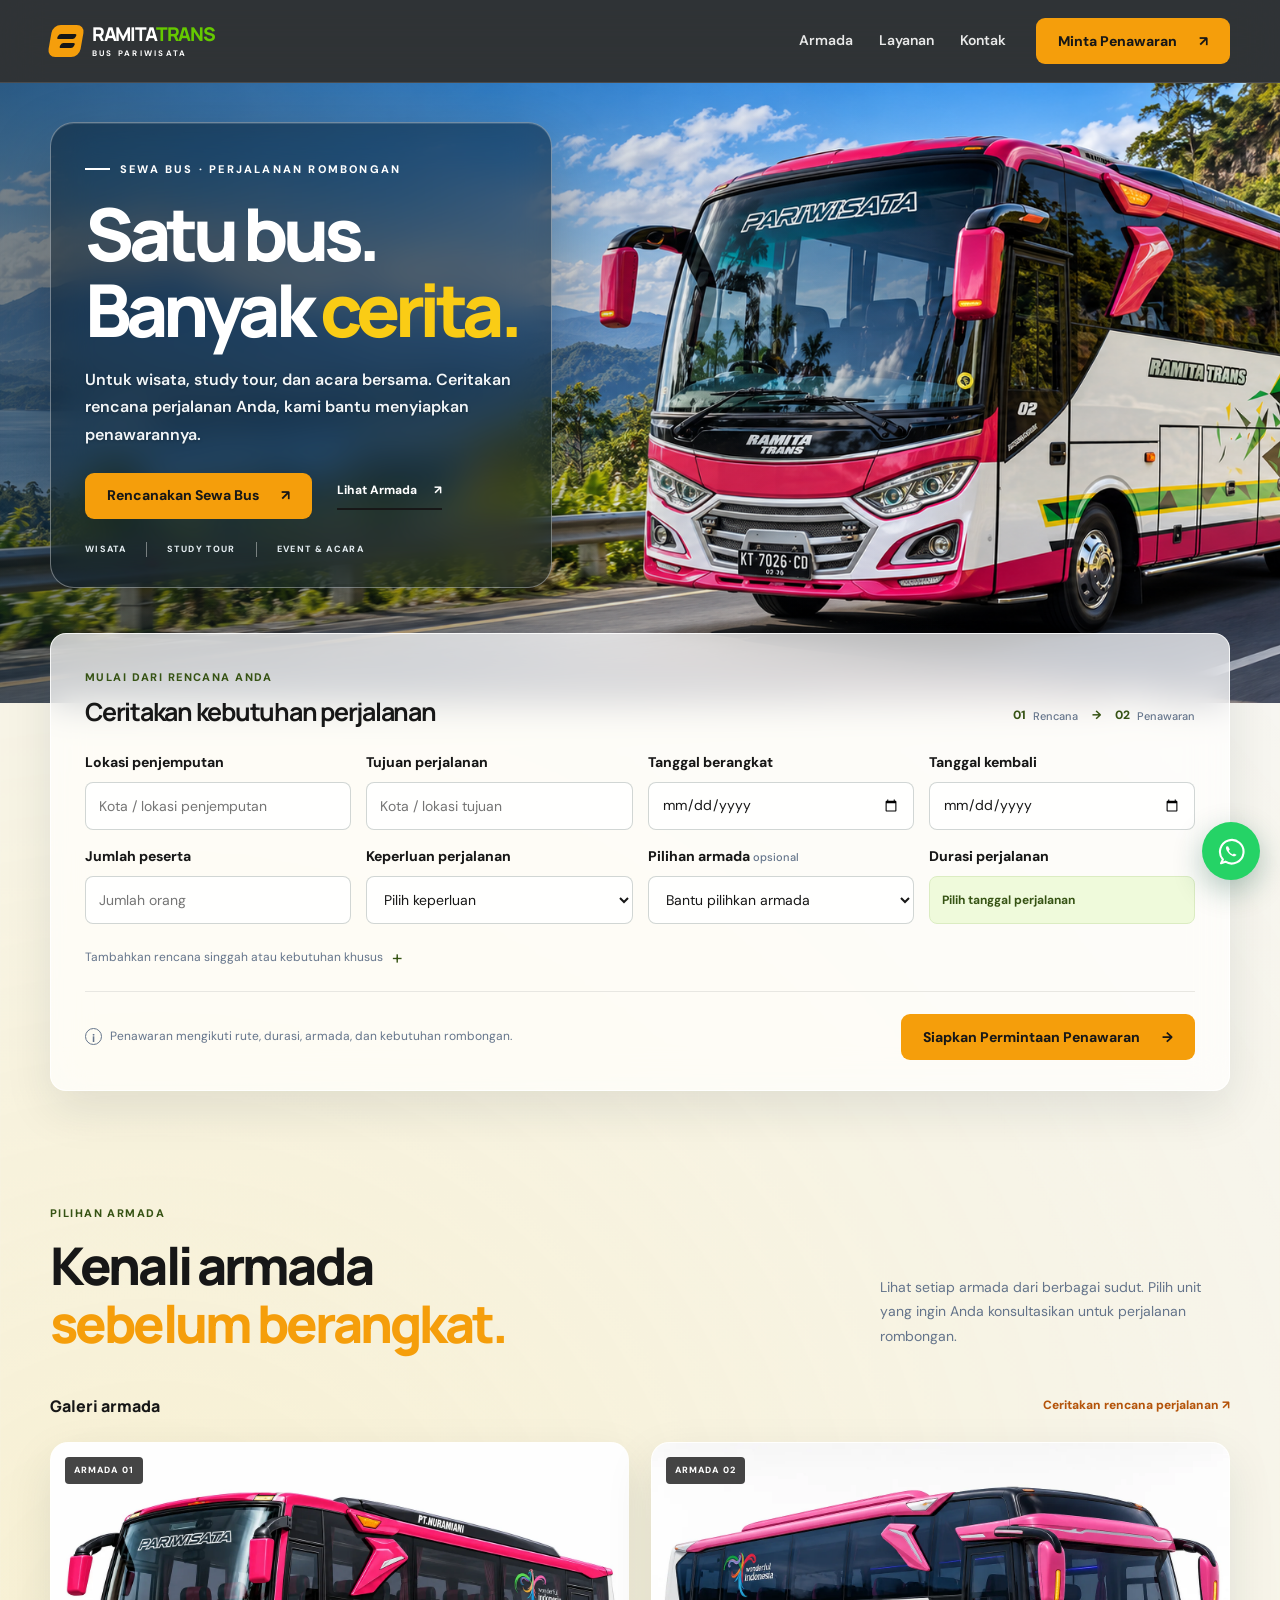
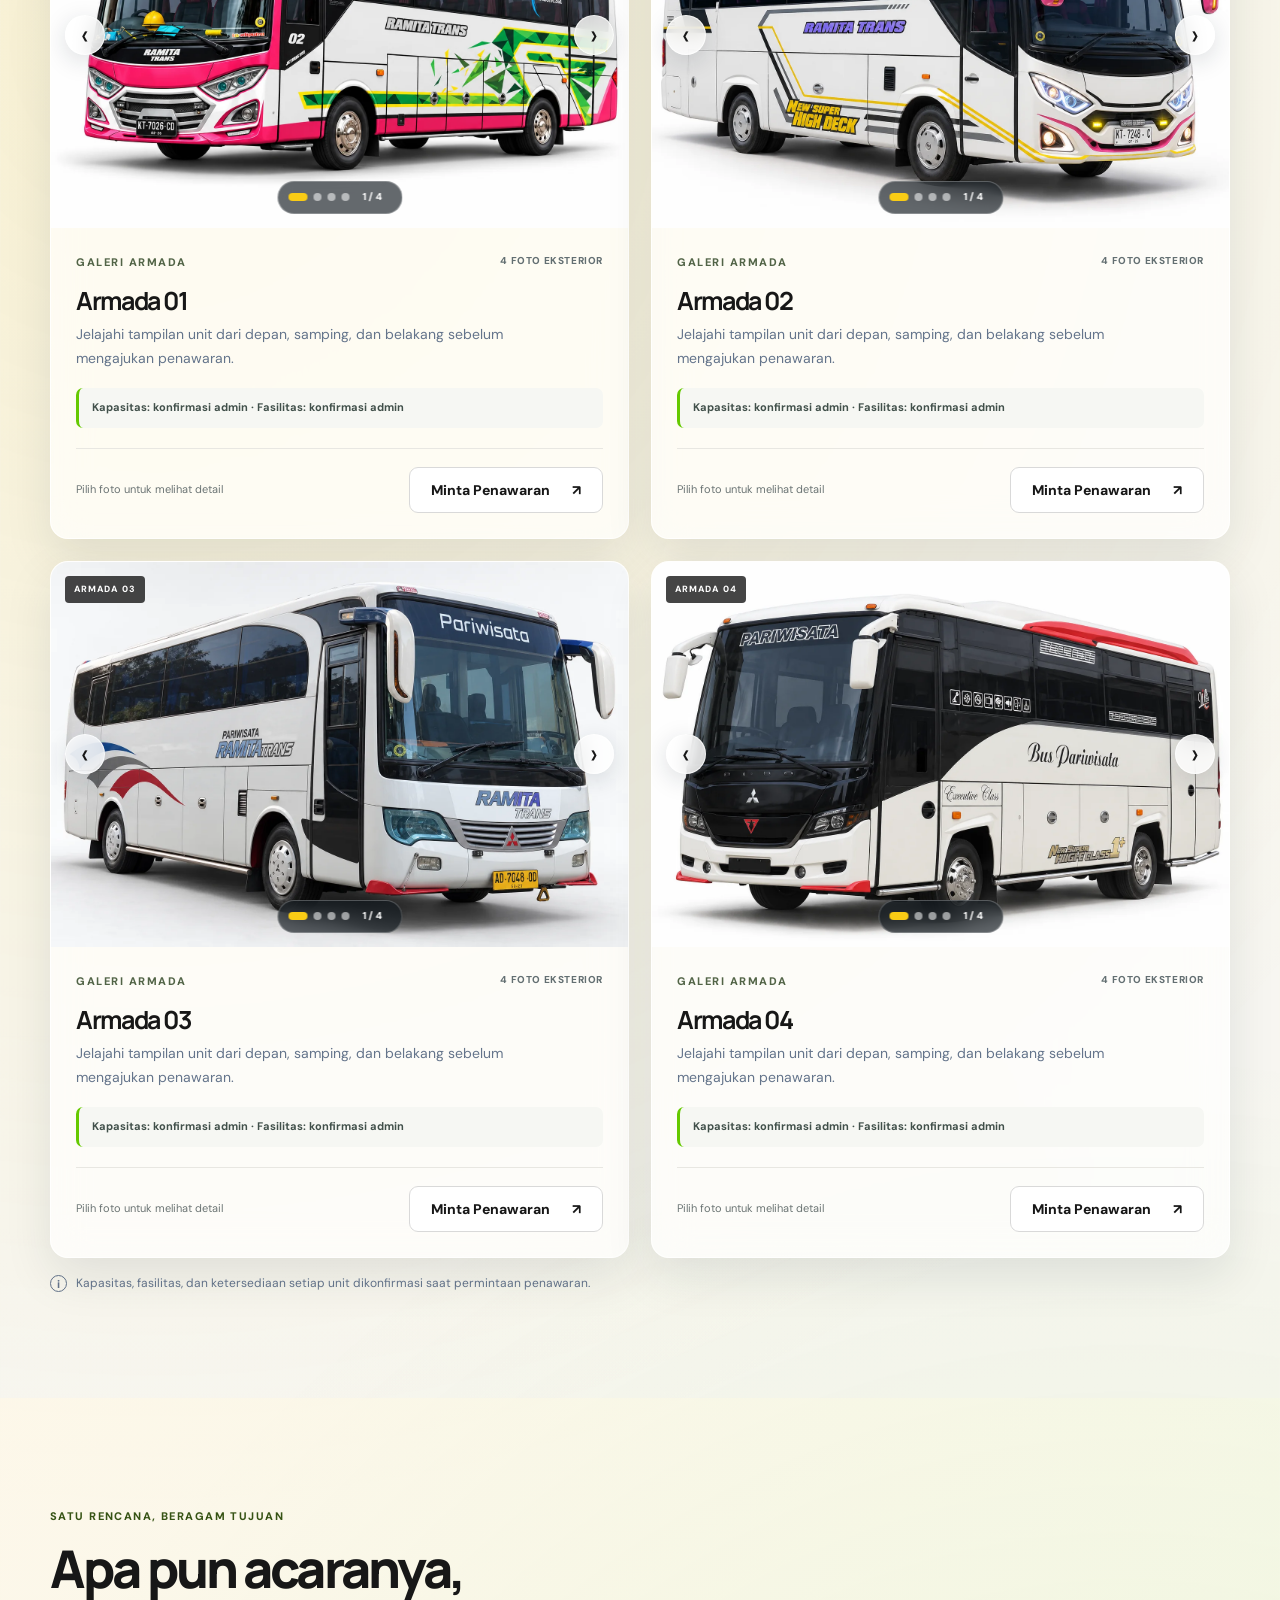
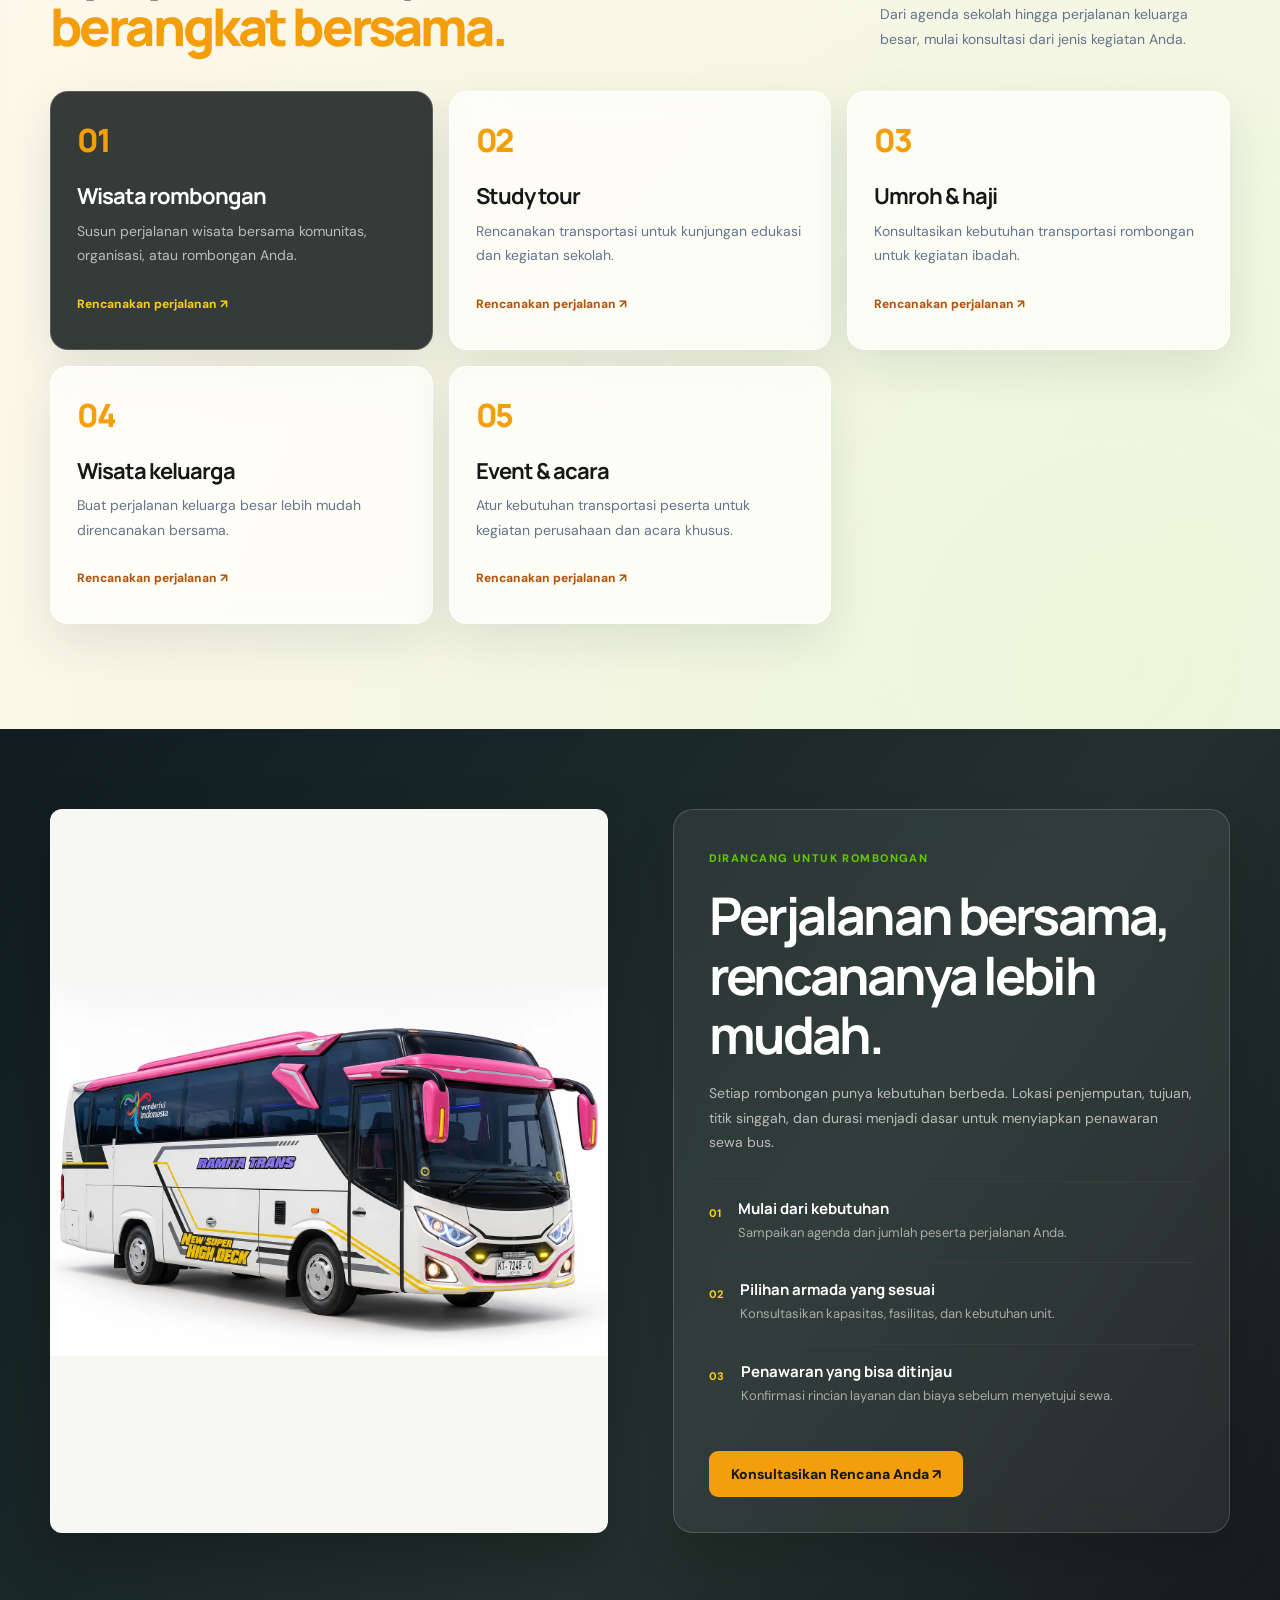
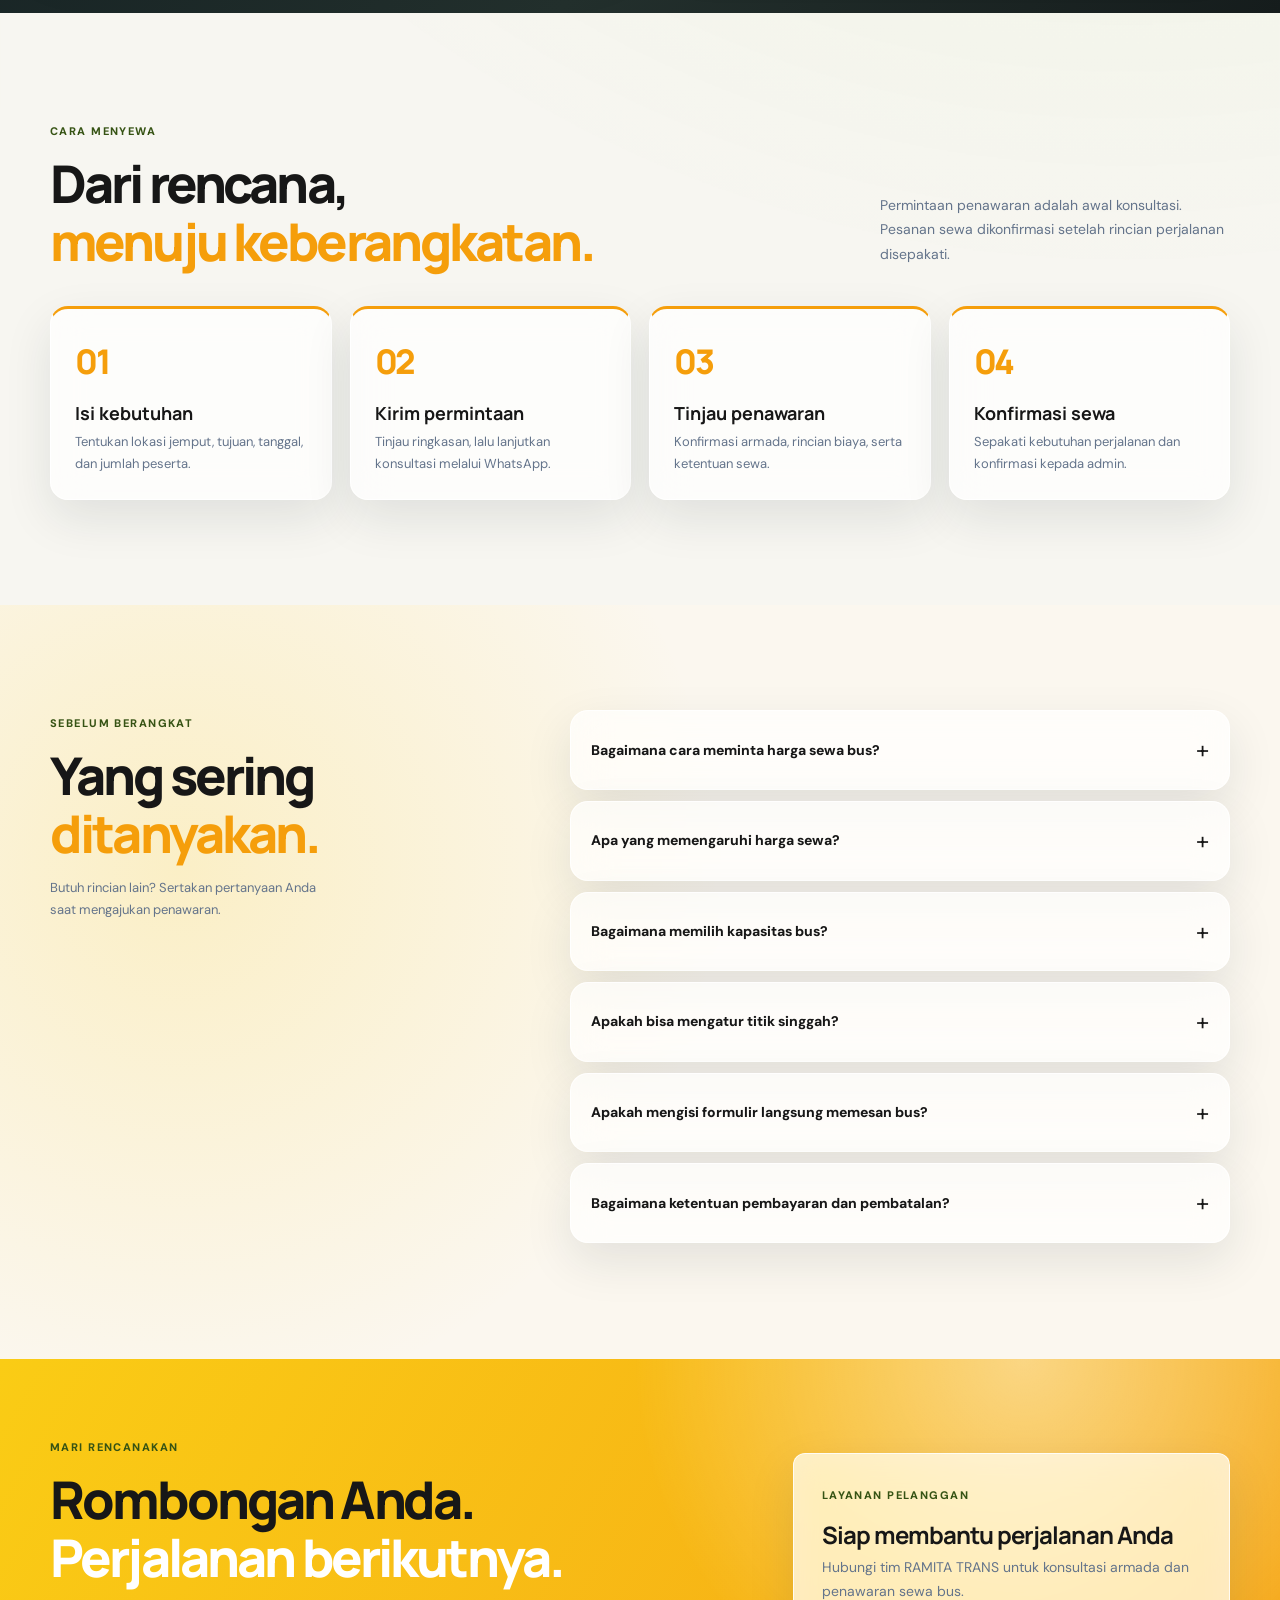
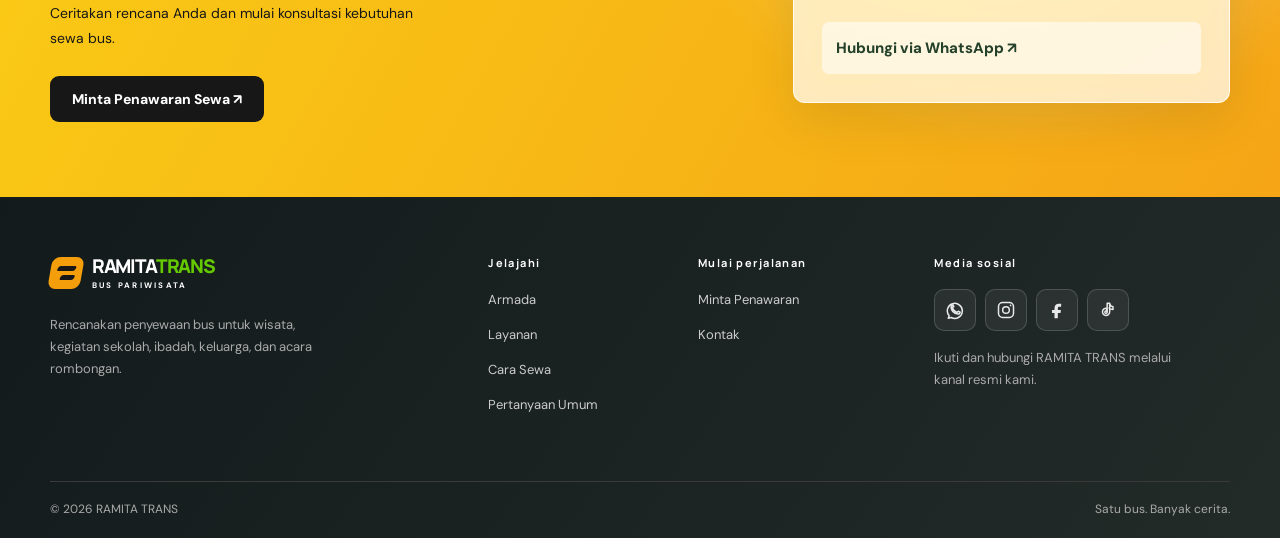
==== index.html @ 3fd4864c "feat: launch RAMITA TRANS rental website" ====
<!doctype html>
<html lang="id">
<head>
  <meta charset="utf-8"><meta name="viewport" content="width=device-width, initial-scale=1"><meta name="theme-color" content="#171717">
  <meta name="description" content="Sewa bus RAMITA TRANS untuk wisata, study tour, kegiatan ibadah, keluarga, dan acara rombongan. Lihat armada dan ajukan penawaran perjalanan.">
  <title>RAMITA TRANS — Sewa bus untuk setiap rencana</title>
  <link rel="stylesheet" href="style.css"><link rel="stylesheet" href="rental.css"><link rel="stylesheet" href="polish.css">
  <script src="data.js" defer></script><script src="script.js" defer></script>
</head>
<body>
  <header class="site-header" id="beranda"><div class="container header-inner">
    <a class="brand" href="#beranda" aria-label="RAMITA TRANS, ke beranda"><span class="brand-mark" aria-hidden="true"><span></span><span></span></span><span>RAMITA<span class="brand-accent">TRANS</span><small>BUS PARIWISATA</small></span></a>
    <button class="menu-toggle" type="button" aria-label="Buka menu" aria-expanded="false" aria-controls="main-nav"><span></span><span></span><span></span></button>
    <nav class="main-nav" id="main-nav" aria-label="Navigasi utama"><a href="#armada">Armada</a><a href="#layanan">Layanan</a><a href="#kontak">Kontak</a></nav>
    <a class="button button-primary header-cta" href="#penawaran">Minta Penawaran <span aria-hidden="true">↗</span></a>
  </div></header>
  <main>
    <section class="hero rental-hero" aria-labelledby="hero-title"><div class="hero-photo" role="img" aria-label="Bus RAMITA TRANS melintasi jalan pegunungan dengan pemandangan danau"></div><div class="container hero-inner"><div class="hero-copy glass-panel"><span class="eyebrow"><span class="eyebrow-line"></span> SEWA BUS · PERJALANAN ROMBONGAN</span><h1 id="hero-title">Satu bus.<br>Banyak <em>cerita.</em></h1><p id="hero-description">Untuk wisata, study tour, dan acara bersama. Ceritakan rencana perjalanan Anda, kami bantu menyiapkan penawarannya.</p><div class="hero-actions"><a class="button button-primary" href="#penawaran">Rencanakan Sewa Bus <span aria-hidden="true">↗</span></a><a class="hero-link" href="#armada">Lihat Armada <span aria-hidden="true">↗</span></a></div><div class="hero-context"><span>WISATA</span><span>STUDY TOUR</span><span>EVENT & ACARA</span></div></div></div></section>
    <section class="search-overlap" id="penawaran" aria-labelledby="quote-title"><div class="container"><div class="search-panel rental-panel"><div class="search-heading"><div><span class="section-kicker">MULAI DARI RENCANA ANDA</span><h2 id="quote-title">Ceritakan kebutuhan perjalanan</h2></div><span class="quote-step">01 <span>Rencana</span> <i>→</i> 02 <span>Penawaran</span></span></div>
      <form id="quote-form" novalidate><div class="search-grid quote-grid">
        <label class="field"><span>Lokasi penjemputan</span><input name="pickup" required maxlength="180" placeholder="Kota / lokasi penjemputan" autocomplete="off"></label>
        <label class="field"><span>Tujuan perjalanan</span><input name="destination" required maxlength="180" placeholder="Kota / lokasi tujuan" autocomplete="off"></label>
        <label class="field"><span>Tanggal berangkat</span><input name="departureDate" type="date" required></label>
        <label class="field"><span>Tanggal kembali</span><input name="returnDate" type="date" required></label>
        <label class="field"><span>Jumlah peserta</span><input name="participants" type="number" min="1" max="1000" step="1" required placeholder="Jumlah orang" inputmode="numeric"></label>
        <label class="field"><span>Keperluan perjalanan</span><select name="serviceId" required><option value="">Pilih keperluan</option></select></label>
        <label class="field"><span>Pilihan armada <small>opsional</small></span><select name="fleetId"><option value="">Bantu pilihkan armada</option></select></label>
        <label class="field"><span>Durasi perjalanan</span><output id="quote-duration">Pilih tanggal perjalanan</output></label>
      </div><details class="quote-notes"><summary>Tambahkan rencana singgah atau kebutuhan khusus <span aria-hidden="true">+</span></summary><label class="field"><span class="sr-only">Catatan perjalanan</span><textarea name="notes" maxlength="1000" rows="3" placeholder="Contoh: lokasi singgah, jam jemput, atau kebutuhan rombongan"></textarea></label></details><div class="search-footer"><p><span class="info-icon" aria-hidden="true">i</span> Penawaran mengikuti rute, durasi, armada, dan kebutuhan rombongan.</p><button class="button button-primary" type="submit">Siapkan Permintaan Penawaran <span aria-hidden="true">→</span></button></div><p class="form-error" id="quote-error" role="alert" hidden></p></form>
    </div></div></section>
    <section class="section rental-fleet-section" id="armada" aria-labelledby="fleet-title"><div class="container"><div class="section-head"><div><span class="section-kicker">PILIHAN ARMADA</span><h2 id="fleet-title">Kenali armada<br><em>sebelum berangkat.</em></h2></div><p>Lihat setiap armada dari berbagai sudut. Pilih unit yang ingin Anda konsultasikan untuk perjalanan rombongan.</p></div><div class="route-toolbar"><span class="toolbar-caption">Galeri armada</span><a class="text-button" href="#penawaran">Ceritakan rencana perjalanan ↗</a></div><div class="rental-fleet-grid" id="fleet-list"></div><p class="fleet-disclaimer"><span class="info-icon" aria-hidden="true">i</span> Kapasitas, fasilitas, dan ketersediaan setiap unit dikonfirmasi saat permintaan penawaran.</p></div></section>
    <section class="section rental-services-section" id="layanan" aria-labelledby="services-title"><div class="container"><div class="section-head"><div><span class="section-kicker">SATU RENCANA, BERAGAM TUJUAN</span><h2 id="services-title">Apa pun acaranya,<br><em>berangkat bersama.</em></h2></div><p>Dari agenda sekolah hingga perjalanan keluarga besar, mulai konsultasi dari jenis kegiatan Anda.</p></div><div class="rental-service-grid" id="service-list"></div></div></section>
    <section class="rental-story"><div class="container rental-story-layout"><div class="story-image"><img src="assets/fleet/bus-02/hero.webp" alt="Armada RAMITA TRANS tampak dari sisi depan" loading="lazy"></div><div class="story-copy"><span class="section-kicker">DIRANCANG UNTUK ROMBONGAN</span><h2>Perjalanan bersama,<br>rencananya lebih mudah.</h2><p>Setiap rombongan punya kebutuhan berbeda. Lokasi penjemputan, tujuan, titik singgah, dan durasi menjadi dasar untuk menyiapkan penawaran sewa bus.</p><ul class="rental-value-list"><li><span>01</span><div><h3>Mulai dari kebutuhan</h3><p>Sampaikan agenda dan jumlah peserta perjalanan Anda.</p></div></li><li><span>02</span><div><h3>Pilihan armada yang sesuai</h3><p>Konsultasikan kapasitas, fasilitas, dan kebutuhan unit.</p></div></li><li><span>03</span><div><h3>Penawaran yang bisa ditinjau</h3><p>Konfirmasi rincian layanan dan biaya sebelum menyetujui sewa.</p></div></li></ul><a class="button button-primary" href="#penawaran">Konsultasikan Rencana Anda ↗</a></div></div></section>
    <section class="section steps-section" id="cara-sewa" aria-labelledby="steps-title"><div class="container"><div class="section-head"><div><span class="section-kicker">CARA MENYEWA</span><h2 id="steps-title">Dari rencana,<br><em>menuju keberangkatan.</em></h2></div><p>Permintaan penawaran adalah awal konsultasi. Pesanan sewa dikonfirmasi setelah rincian perjalanan disepakati.</p></div><div class="steps-grid"><div><span>01</span><h3>Isi kebutuhan</h3><p>Tentukan lokasi jemput, tujuan, tanggal, dan jumlah peserta.</p></div><div><span>02</span><h3>Kirim permintaan</h3><p>Tinjau ringkasan, lalu lanjutkan konsultasi melalui WhatsApp.</p></div><div><span>03</span><h3>Tinjau penawaran</h3><p>Konfirmasi armada, rincian biaya, serta ketentuan sewa.</p></div><div><span>04</span><h3>Konfirmasi sewa</h3><p>Sepakati kebutuhan perjalanan dan konfirmasi kepada admin.</p></div></div></div></section>
    <section class="section faq-section" id="faq" aria-labelledby="faq-title"><div class="container faq-layout"><div><span class="section-kicker">SEBELUM BERANGKAT</span><h2 id="faq-title">Yang sering<br><em>ditanyakan.</em></h2><p>Butuh rincian lain? Sertakan pertanyaan Anda saat mengajukan penawaran.</p></div><div class="faq-list"><details><summary>Bagaimana cara meminta harga sewa bus?</summary><p>Isi lokasi jemput, tujuan, tanggal, jumlah peserta, dan jenis kegiatan. Setelah meninjau ringkasan, kirim permintaan melalui WhatsApp untuk mendapatkan penawaran.</p></details><details><summary>Apa yang memengaruhi harga sewa?</summary><p>Rute, durasi, jenis armada, jumlah unit, dan kebutuhan perjalanan menjadi dasar penawaran. Rincian layanan serta biaya yang termasuk atau belum termasuk harus dikonfirmasi kepada admin.</p></details><details><summary>Bagaimana memilih kapasitas bus?</summary><p>Isi jumlah peserta dan pilih preferensi armada jika sudah ada. Untuk rombongan yang melebihi kapasitas satu bus, konsultasikan kebutuhan beberapa unit kepada admin.</p></details><details><summary>Apakah bisa mengatur titik singgah?</summary><p>Cantumkan rencana titik singgah atau itinerary pada catatan perjalanan agar dapat dipertimbangkan dalam penawaran.</p></details><details><summary>Apakah mengisi formulir langsung memesan bus?</summary><p>Formulir menyiapkan permintaan penawaran. Ketersediaan bus dan pemesanan sewa tetap memerlukan konfirmasi admin.</p></details><details><summary>Bagaimana ketentuan pembayaran dan pembatalan?</summary><p>Minta rincian pembayaran, perubahan tanggal, dan pembatalan saat konsultasi. Ketentuan resmi perlu disepakati sebelum mengonfirmasi sewa.</p></details></div></div></section>
    <section class="contact-section" id="kontak" aria-labelledby="contact-title"><div class="container contact-layout"><div><span class="section-kicker">MARI RENCANAKAN</span><h2 id="contact-title">Rombongan Anda.<br><em>Perjalanan berikutnya.</em></h2><p>Ceritakan rencana Anda dan mulai konsultasi kebutuhan sewa bus.</p><a class="button" href="#penawaran">Minta Penawaran Sewa ↗</a></div><div class="contact-card"><span>LAYANAN PELANGGAN</span><h3>Siap membantu perjalanan Anda</h3><p>Hubungi tim RAMITA TRANS untuk konsultasi armada dan penawaran sewa bus.</p><div class="contact-info" id="contact-info" hidden><div class="contact-info-row" id="contact-address-row" hidden><span class="contact-info-icon" aria-hidden="true">⌖</span><div><strong>Alamat kantor</strong><p id="contact-address"></p><a class="contact-map-link" id="contact-map" hidden target="_blank" rel="noopener noreferrer">Buka Google Maps ↗</a></div></div><div class="contact-info-row" id="contact-hours-row" hidden><span class="contact-info-icon" aria-hidden="true">◷</span><div><strong>Jam layanan</strong><p id="contact-hours"></p></div></div></div><div class="contact-placeholder" id="rental-contact"><a href="https://wa.me/6285280028725" target="_blank" rel="noopener noreferrer">Hubungi via WhatsApp ↗</a></div></div></div></section>
  </main>
  <footer class="site-footer"><div class="container footer-grid"><div><a class="brand" href="#beranda"><span class="brand-mark" aria-hidden="true"><span></span><span></span></span><span>RAMITA<span class="brand-accent">TRANS</span><small>BUS PARIWISATA</small></span></a><p>Rencanakan penyewaan bus untuk wisata, kegiatan sekolah, ibadah, keluarga, dan acara rombongan.</p></div><div><h3>Jelajahi</h3><a href="#armada">Armada</a><a href="#layanan">Layanan</a><a href="#cara-sewa">Cara Sewa</a><a href="#faq">Pertanyaan Umum</a></div><div><h3>Mulai perjalanan</h3><a href="#penawaran">Minta Penawaran</a><a href="#kontak">Kontak</a></div><div class="footer-social" aria-label="Media sosial RAMITA TRANS"><h3>Media sosial</h3><div class="footer-social-links"><a href="https://wa.me/6285280028725" target="_blank" rel="noopener noreferrer" aria-label="WhatsApp RAMITA TRANS" title="WhatsApp"><svg viewBox="0 0 24 24" aria-hidden="true"><path d="m5 19-1 3 3.5-1A9 9 0 1 0 5 19Z"/><path d="M9 8.5c.4 3.1 2.2 5 5.5 6.4l1.5-1.5 2.2 1.1c-.2 1.5-1.2 2.3-2.8 2.3-4.4-.5-7.7-3.8-8.2-8.2 0-1.5.8-2.5 2.3-2.8l1.1 2.2L9 8.5Z"/></svg></a><a href="#" aria-label="Instagram RAMITA TRANS" title="Instagram"><svg viewBox="0 0 24 24" aria-hidden="true"><rect x="3" y="3" width="18" height="18" rx="5"/><circle cx="12" cy="12" r="4"/><circle cx="17.5" cy="6.5" r="1" class="fill"/></svg></a><a href="#" aria-label="Facebook RAMITA TRANS" title="Facebook"><svg viewBox="0 0 24 24" aria-hidden="true"><path d="M14.5 8H17V4.5h-2.7C10.8 4.5 9 6.6 9 9.8V12H6v3.5h3V22h4v-6.5h3.2l.5-3.5H13V9.9c0-1.2.4-1.9 1.5-1.9Z" class="fill"/></svg></a><a href="#" aria-label="TikTok RAMITA TRANS" title="TikTok"><svg viewBox="0 0 24 24" aria-hidden="true"><path d="M14 4v10.2a4.3 4.3 0 1 1-3.5-4.2v3.6a1.4 1.4 0 1 0 .5 1V4h3Zm0 0c.4 2.3 1.7 3.7 4 4.1v3.4c-2-.1-3.5-.8-4.7-2"/></svg></a></div><p>Ikuti dan hubungi RAMITA TRANS melalui kanal resmi kami.</p></div></div><div class="container footer-bottom"><span>© 2026 RAMITA TRANS</span><span>Satu bus. Banyak cerita.</span></div></footer>
  <dialog id="quote-dialog" class="modal quote-modal"><button class="modal-close" type="button" aria-label="Tutup ringkasan">×</button><div id="quote-summary"></div></dialog>
  <dialog id="fleet-dialog" class="modal fleet-modal" aria-label="Galeri armada"><button class="modal-close fleet-modal-close" type="button" aria-label="Tutup galeri">×</button><div id="fleet-detail"></div></dialog>
</body>
</html>
---- style.css ----
@import url('https://fonts.googleapis.com/css2?family=DM+Sans:wght@400;500;600;700&family=Manrope:wght@400;500;600;700;800&display=swap');
:root{--ink:#171717;--muted:#64748b;--cream:#fff8eb;--orange:#f59e0b;--gold:#facc15;--green:#65c900;--green-soft:#effadb;--green-ink:#365314;--price:#b45309;--line:#e8e7e2;--shadow:0 24px 65px rgba(23,23,23,.09);font-family:'DM Sans',Arial,sans-serif;color:var(--ink);background:#fff}
*{box-sizing:border-box}html{scroll-behavior:smooth}body{margin:0;min-width:320px}button,input,select{font:inherit}button,a{-webkit-tap-highlight-color:transparent}button{cursor:pointer}a{color:inherit;text-decoration:none}img{display:block;max-width:100%}[hidden]{display:none!important}:focus-visible{outline:3px solid var(--green);outline-offset:3px}.container{width:min(1180px,calc(100% - 48px));margin:auto}.sr-only{position:absolute;width:1px;height:1px;padding:0;margin:-1px;overflow:hidden;clip:rect(0,0,0,0);white-space:nowrap;border:0}.demo-ribbon{min-height:31px;background:var(--green-soft);color:var(--green-ink);font-size:11px;font-weight:800;letter-spacing:.09em;display:flex;align-items:center;justify-content:center;gap:8px;text-align:center;padding:6px 16px}.ribbon-extra{font-weight:500;letter-spacing:0}.demo-dot{width:7px;height:7px;border-radius:50%;background:var(--green)}.site-header{background:var(--ink);color:#fff;position:relative;z-index:20}.header-inner{min-height:82px;display:flex;align-items:center;gap:30px}.brand{display:inline-flex;align-items:center;gap:10px;font-family:Manrope,Arial,sans-serif;font-weight:800;font-size:19px;letter-spacing:-.07em;line-height:1}.brand>span:last-child{white-space:nowrap}.brand small{display:block;font-family:'DM Sans',Arial,sans-serif;font-size:8px;letter-spacing:.28em;margin-top:5px;font-weight:700}.brand-accent{color:var(--green)}.brand-mark{width:32px;height:32px;border-radius:8px;background:var(--orange);position:relative;display:inline-block;transform:skew(-10deg);flex:none}.brand-mark span:first-child{position:absolute;left:7px;top:9px;width:18px;height:5px;border-radius:2px;background:var(--ink);transform:skew(-18deg)}.brand-mark span:last-child{position:absolute;left:11px;top:18px;width:14px;height:5px;border-radius:2px;background:var(--ink);transform:skew(-18deg)}.main-nav{display:flex;align-items:center;gap:26px;margin-left:auto;font-size:13px;font-weight:600}.main-nav a{color:#e9e9e9;transition:color .2s}.main-nav a:hover{color:var(--gold)}.button{display:inline-flex;align-items:center;justify-content:center;gap:22px;min-height:46px;padding:12px 21px;border:1px solid transparent;border-radius:9px;font-size:13px;font-weight:800;line-height:1.2;text-align:center;transition:background .2s,transform .2s,border-color .2s}.button:hover{transform:translateY(-2px)}.button-primary{background:var(--orange);color:var(--ink)}.button-primary:hover{background:var(--gold)}.button-secondary{background:#fff;color:var(--ink);border-color:#d9d9d9}.button-secondary:hover{border-color:var(--ink)}.button-light{background:#fff;color:var(--ink)}.header-cta{white-space:nowrap}.menu-toggle{display:none;background:none;border:0;color:#fff;width:44px;height:44px;padding:11px}.menu-toggle span{display:block;height:2px;background:currentColor;margin:5px 0;width:100%}
.hero{position:relative;height:518px;overflow:hidden;background:linear-gradient(112deg,var(--gold),#f9b316 58%,#ea920b)}.hero:after{content:'';position:absolute;inset:0;background:linear-gradient(90deg,rgba(250,198,31,.98) 0%,rgba(250,190,26,.95) 34%,rgba(246,168,19,.38) 58%,transparent 78%);pointer-events:none}.hero-photo{position:absolute;inset:0 0 0 31%;background-image:url('assets/bus-hero.webp');background-position:center 58%;background-size:cover;filter:saturate(.91) contrast(1.03)}.hero-inner{height:100%;display:flex;align-items:center;position:relative;z-index:1}.hero-copy{max-width:550px;padding-bottom:67px}.eyebrow,.section-kicker{font-size:11px;font-weight:800;letter-spacing:.2em}.eyebrow{display:inline-flex;align-items:center;gap:10px}.eyebrow-line{width:25px;height:2px;background:currentColor}.hero h1,h2,h3{font-family:Manrope,Arial,sans-serif}.hero h1{font-size:clamp(58px,7vw,104px);line-height:.98;letter-spacing:-.075em;margin:23px 0 24px;font-weight:800}.hero h1 em,.section h2 em,.contact-section h2 em{font-style:normal;color:#fff}.hero p{font-size:17px;line-height:1.7;font-weight:600;max-width:435px;margin:0}.hero-link{display:inline-flex;align-items:center;gap:32px;border-bottom:2px solid var(--ink);font-size:13px;font-weight:800;margin-top:30px;padding-bottom:7px}.hero-link:hover{gap:40px}.hero-number{position:absolute;right:0;bottom:102px;font-size:12px;letter-spacing:.22em;font-weight:800;color:#fff;text-shadow:0 2px 10px #0008}
.search-overlap{position:relative;margin-top:-70px;z-index:2;padding-bottom:34px}.search-panel{background:#fff;border:1px solid #f0eee8;border-radius:16px;box-shadow:var(--shadow);padding:30px 34px}.search-heading,.search-footer,.section-head,.route-toolbar,.agent-toolbar{display:flex;justify-content:space-between;align-items:flex-end;gap:25px}.section-kicker{color:var(--green-ink)}.search-heading h2{font-size:26px;letter-spacing:-.05em;margin:8px 0 0}.search-note{color:var(--muted);font-size:12px;padding-bottom:4px}.search-grid{display:grid;grid-template-columns:repeat(4,minmax(0,1fr));gap:15px;margin-top:25px}.field{display:flex;flex-direction:column;gap:8px;min-width:0}.field>span{font-size:12px;font-weight:800}.field small{font-size:11px;color:var(--muted);font-weight:500}.field select,.field input,.agent-search input,.rental-form input{width:100%;height:48px;border:1px solid #dedfdc;border-radius:8px;background:#fff;color:var(--ink);padding:0 13px;font-size:13px;outline:none}.field select:focus,.field input:focus,.agent-search input:focus,.rental-form input:focus{border-color:var(--green);box-shadow:0 0 0 3px var(--green-soft)}.field select:disabled{background:#f7f7f7;color:#9b9b9b}.search-footer{align-items:center;margin-top:24px;padding-top:22px;border-top:1px solid var(--line)}.search-footer p{display:flex;align-items:center;gap:8px;color:var(--muted);font-size:12px;margin:0}.info-icon{display:inline-grid;place-items:center;width:17px;height:17px;border:1px solid currentColor;border-radius:50%;font-size:11px;font-weight:800;flex:none}.button-search{min-width:196px}.form-error{color:#a43f21;font-size:13px;font-weight:700;margin:14px 0 0}.results{margin-top:22px}.results-status{background:var(--cream);border:1px solid #f5e8c8;border-radius:12px;padding:17px 20px;color:#59430d;font-size:14px}.results-status strong{display:block;margin-bottom:4px}.results-head{display:flex;justify-content:space-between;align-items:end;gap:20px;margin:0 0 16px}.results-head h3{font-size:22px;letter-spacing:-.045em;margin:0}.results-head p{font-size:12px;color:var(--muted);margin:4px 0 0}.result-card{background:#fff;border:1px solid var(--line);border-radius:14px;box-shadow:0 9px 28px #1717170a;padding:25px;display:grid;grid-template-columns:1.45fr 1fr auto;gap:25px;align-items:center;margin-bottom:12px}.journey-cities{display:flex;align-items:center;gap:16px}.journey-cities strong{font-family:Manrope;font-size:20px;letter-spacing:-.04em}.journey-cities span{color:var(--green-ink);font-size:20px}.journey-stops{color:var(--muted);font-size:12px;line-height:1.6;margin:8px 0 0}.result-meta{display:flex;flex-wrap:wrap;gap:8px;margin-top:12px}.result-meta span{font-size:11px;background:#f6f7f4;padding:6px 9px;border-radius:5px}.result-schedule{font-size:12px;line-height:1.6;color:var(--muted)}.result-schedule strong{color:var(--ink);display:block;font-size:13px}.result-price{text-align:right}.result-price small{display:block;color:var(--muted);font-size:11px}.result-price strong{display:block;color:var(--price);font-family:Manrope;font-size:22px;white-space:nowrap}.result-price .total{display:block;color:var(--ink);font-size:12px;margin-top:4px}.result-actions{display:flex;gap:8px;justify-content:flex-end;margin-top:12px}.result-actions .button{font-size:11px;min-height:37px;padding:9px 11px;gap:6px}.results-status button{margin-top:8px}
.section{padding:105px 0}.section-head{align-items:end;margin-bottom:35px}.section-head h2,.faq-layout h2,.contact-section h2{font-size:clamp(34px,4.25vw,57px);line-height:1.12;letter-spacing:-.065em;margin:12px 0 0;font-weight:800}.section-head h2 em{color:var(--orange)}.section-head>p{max-width:350px;color:var(--muted);font-size:14px;line-height:1.8;margin:0 0 5px}.routes-section{padding-top:92px;background:#fff}.route-toolbar{align-items:center;margin-bottom:18px}.toolbar-caption{font-family:Manrope;font-weight:800;font-size:16px}.demo-tag{font:800 9px 'DM Sans',Arial,sans-serif;letter-spacing:.08em;color:var(--green-ink);background:var(--green-soft);border-radius:4px;padding:5px 7px;vertical-align:middle;margin-left:8px}.text-button{border:0;background:none;font-size:12px;font-weight:800;color:var(--price);padding:8px 0}.text-button:hover{text-decoration:underline}.route-grid{display:grid;grid-template-columns:repeat(3,minmax(0,1fr));gap:16px}.route-card{border:1px solid var(--line);border-radius:13px;padding:24px;background:#fff;transition:border-color .2s,box-shadow .2s}.route-card:hover{border-color:#f1bb5b;box-shadow:0 12px 28px #1717170b}.route-card-top{display:flex;justify-content:space-between;align-items:center;color:var(--muted);font-size:10px;letter-spacing:.14em;font-weight:800}.route-card-top span:last-child{width:28px;height:28px;border-radius:50%;background:var(--cream);color:var(--price);display:grid;place-items:center;font-size:17px}.route-card h3{font-size:22px;line-height:1.2;letter-spacing:-.05em;margin:19px 0}.route-card h3 span{font-size:18px;color:var(--green);margin:0 6px}.route-card-bottom{display:flex;justify-content:space-between;align-items:end;border-top:1px solid var(--line);padding-top:17px}.route-card-bottom small{color:var(--muted);font-size:11px}.route-card-bottom strong{display:block;color:var(--price);font-family:Manrope;font-size:19px;margin-top:2px}.route-card button{border:0;background:none;padding:5px;color:var(--ink);font-size:12px;font-weight:800}.route-card button:hover{color:var(--price)}
.agents-section{background:var(--cream)}.agent-toolbar{align-items:center;margin-bottom:18px}.agent-search{display:flex;align-items:center;gap:10px;background:#fff;border:1px solid #e6e2d8;border-radius:9px;padding:0 14px;width:min(400px,100%)}.agent-search span:first-child{font-size:24px;color:var(--muted)}.agent-search input{border:0;box-shadow:none!important;padding-left:0}.agent-toolbar>span{color:var(--muted);font-size:12px}.agent-grid{display:grid;grid-template-columns:repeat(3,minmax(0,1fr));gap:16px}.agent-card{padding:23px;background:#fff;border-radius:12px;border:1px solid #eee9db;display:flex;flex-direction:column;min-height:230px}.agent-card-head{display:flex;justify-content:space-between;align-items:start;gap:8px}.agent-icon{height:40px;width:40px;background:var(--green-soft);color:var(--green-ink);display:grid;place-items:center;border-radius:8px;font-size:20px}.agent-role{font-size:10px;color:var(--green-ink);background:var(--green-soft);border-radius:4px;padding:6px;font-weight:800}.agent-card h3{font-size:17px;letter-spacing:-.04em;margin:18px 0 4px}.agent-card p{font-size:12px;line-height:1.6;color:var(--muted);margin:0}.agent-card footer{margin-top:auto;padding-top:20px;display:flex;justify-content:space-between;align-items:center;gap:8px}.agent-card footer span{font-size:11px;color:var(--muted)}.agent-card footer button{border:0;background:none;color:var(--price);font-size:11px;font-weight:800;text-align:right;padding:4px}.agent-card footer button:hover{text-decoration:underline}.agent-detail{margin-top:22px;padding:26px;background:#fff;border:1px solid #e8e2d4;border-radius:13px;box-shadow:0 10px 30px #1717170b}.agent-detail-top{display:flex;justify-content:space-between;gap:20px;align-items:start}.agent-detail h3{font-size:23px;margin:4px 0 6px;letter-spacing:-.04em}.agent-detail p{color:var(--muted);font-size:13px;line-height:1.7}.agent-detail .text-button{color:var(--muted)}.agent-detail table{border-collapse:collapse;width:100%;font-size:13px;margin-top:18px}.agent-detail th,.agent-detail td{text-align:left;padding:13px;border-bottom:1px solid var(--line)}.agent-detail th{color:var(--muted);font-size:11px}.agent-detail td:last-child{color:var(--price);font-weight:800}.agent-detail .agent-links{display:flex;gap:10px;flex-wrap:wrap;margin-top:18px}.agent-detail .agent-links a,.agent-detail .agent-links span{border:1px solid var(--line);border-radius:7px;padding:9px 11px;font-size:12px}.empty-state{padding:36px;text-align:center;color:var(--muted);background:#fff;border-radius:12px;grid-column:1/-1}
.services-section{background:#fff}.services-layout{display:grid;grid-template-columns:.9fr 1.1fr;gap:16px}.service-feature{min-height:390px;padding:35px;background:var(--ink);border-radius:13px;color:#fff;display:flex;flex-direction:column;justify-content:space-between;position:relative;overflow:hidden}.service-feature:after{content:'';position:absolute;width:260px;height:260px;border:48px solid #ffffff0b;border-radius:50%;right:-110px;top:-100px}.feature-no{font-size:10px;letter-spacing:.2em;color:var(--gold);font-weight:800}.service-feature h3{font-size:36px;letter-spacing:-.06em;line-height:1.13;margin:0 0 10px}.service-feature p{font-size:13px;color:#c9c9c9;line-height:1.7;max-width:280px;margin:0 0 22px}.service-list{display:grid;grid-template-columns:1fr 1fr;gap:12px}.service-list>div{border:1px solid var(--line);border-radius:12px;padding:24px;min-height:185px}.service-list>div:last-child{grid-column:1/-1;min-height:100px}.service-list span{color:var(--green-ink);font-size:11px;font-weight:800}.service-list h3{font-size:17px;letter-spacing:-.04em;margin:15px 0 4px}.service-list p{color:var(--muted);font-size:12px;line-height:1.6;margin:0}.rental-box{margin-top:22px;background:var(--cream);border-radius:12px;padding:27px 30px;display:flex;align-items:center;justify-content:space-between;gap:25px}.rental-box h3{font-size:22px;letter-spacing:-.05em;margin:7px 0}.rental-box p{font-size:12px;color:var(--muted);line-height:1.6;margin:0}.rental-box .button{flex:none}
.fleet-section{background:#f7f7f4}.fleet-grid{display:grid;grid-template-columns:1.3fr .7fr;gap:16px}.fleet-grid figure{position:relative;margin:0;border-radius:13px;overflow:hidden;min-height:385px;background:#333}.fleet-grid img{width:100%;height:100%;object-fit:cover;position:absolute;inset:0}.fleet-main img{object-position:63% center}.fleet-grid figure:after{content:'';position:absolute;inset:40% 0 0;background:linear-gradient(transparent,#000b)}.fleet-grid figcaption{position:absolute;z-index:1;left:25px;bottom:24px;color:#fff}.fleet-grid figcaption span{display:block;font-size:10px;letter-spacing:.18em;font-weight:800;color:var(--gold);margin-bottom:8px}.fleet-grid figcaption strong{font-family:Manrope;font-size:20px;letter-spacing:-.04em}.fleet-disclaimer{color:var(--muted);font-size:12px;line-height:1.6;display:flex;align-items:center;gap:9px;margin:16px 0 0}.steps-section{background:#fff}.steps-grid{display:grid;grid-template-columns:repeat(4,1fr);gap:18px}.steps-grid>div{border-top:2px solid var(--ink);padding-top:20px}.steps-grid span{font-family:Manrope;font-size:37px;letter-spacing:-.07em;font-weight:800;color:var(--orange)}.steps-grid h3{font-size:17px;margin:20px 0 7px}.steps-grid p{font-size:12px;color:var(--muted);line-height:1.7;margin:0}.faq-section{background:var(--cream)}.faq-layout{display:grid;grid-template-columns:.8fr 1.2fr;gap:80px}.faq-layout h2 em{color:var(--orange)}.faq-layout>div:first-child>p{font-size:13px;line-height:1.7;color:var(--muted);max-width:270px}.faq-list details{border-bottom:1px solid #ddd8cc}.faq-list details:first-child{border-top:1px solid #ddd8cc}.faq-list summary{list-style:none;display:flex;align-items:center;justify-content:space-between;gap:15px;padding:20px 0;cursor:pointer;font-size:14px;font-weight:800}.faq-list summary::-webkit-details-marker{display:none}.faq-list summary:after{content:'+';font-size:24px;font-weight:400}.faq-list details[open] summary:after{content:'−'}.faq-list p{font-size:13px;color:var(--muted);line-height:1.7;margin:0 0 20px;max-width:600px}.contact-section{background:var(--gold);padding:75px 0}.contact-layout{display:grid;grid-template-columns:1fr .66fr;gap:80px;align-items:center}.contact-section h2 em{color:#fff}.contact-section p{max-width:380px;font-size:14px;line-height:1.7}.contact-section .button{background:var(--ink);color:#fff;margin-top:12px}.contact-section .button:hover{background:#353535}.contact-card{background:#fff;border-radius:12px;padding:28px;box-shadow:var(--shadow)}.contact-card>span{font-size:11px;letter-spacing:.15em;font-weight:800;color:var(--green-ink)}.contact-card p{color:var(--muted);font-size:13px}.contact-placeholder{background:#f7f7f4;border-radius:7px;padding:14px;font-size:12px;font-weight:700;color:#777}.site-footer{background:var(--ink);color:#fff;padding-top:60px}.footer-grid{display:grid;grid-template-columns:1.5fr .65fr .75fr 1.1fr;gap:35px;padding-bottom:52px}.footer-grid h3{font-size:13px;margin:0 0 19px}.footer-grid>div>p{font-size:12px;line-height:1.8;color:#aaa;max-width:270px;margin:17px 0 0}.footer-grid>div>a:not(.brand){display:block;color:#ccc;font-size:12px;margin:0 0 13px}.footer-grid>div>a:not(.brand):hover{color:var(--gold)}.footer-bottom{border-top:1px solid #3a3a3a;display:flex;justify-content:space-between;gap:15px;padding:18px 0;color:#aaa;font-size:11px}
.modal{width:min(580px,calc(100% - 30px));max-height:min(90vh,850px);border:0;border-radius:15px;box-shadow:0 25px 90px #0005;padding:35px;color:var(--ink)}.modal::backdrop{background:#0009}.modal-close{position:absolute;top:13px;right:15px;background:none;border:0;font-size:26px;line-height:1}.modal h2{font-size:29px;letter-spacing:-.05em;margin:8px 0}.modal p{color:var(--muted);font-size:13px;line-height:1.7}.modal dl{display:grid;grid-template-columns:1fr 1fr;gap:15px;margin:22px 0}.modal dt{font-size:11px;color:var(--muted);margin-bottom:4px}.modal dd{margin:0;font-size:13px;font-weight:800}.modal .button{margin-top:10px}.rental-form{display:grid;grid-template-columns:1fr 1fr;gap:14px;margin-top:20px}.rental-form label{display:flex;flex-direction:column;gap:7px;font-size:12px;font-weight:800}.rental-form label:first-child,.rental-form label:nth-child(2),.rental-form .button{grid-column:1/-1}.rental-form .button{margin-top:4px}.message-preview{background:var(--cream);border-radius:8px;padding:15px;white-space:pre-wrap;word-break:break-word;font-size:12px;line-height:1.6}.message-actions{display:flex;gap:9px;flex-wrap:wrap}.message-actions .button{flex:1}.data-note{display:inline-block;color:var(--green-ink);background:var(--green-soft);border-radius:4px;padding:6px 8px;font-size:10px;font-weight:800;letter-spacing:.06em}
@media(max-width:1050px){.main-nav{gap:14px}.main-nav a{font-size:12px}.header-inner{gap:18px}.route-grid,.agent-grid{grid-template-columns:repeat(2,minmax(0,1fr))}.search-grid{grid-template-columns:repeat(3,minmax(0,1fr))}.result-card{grid-template-columns:1fr 1fr}.result-price{grid-column:1/-1;border-top:1px solid var(--line);padding-top:14px;display:flex;align-items:center;justify-content:space-between;gap:12px;text-align:left}.result-actions{margin:0}.footer-grid{grid-template-columns:1.4fr .7fr .8fr}.footer-grid>div:last-child{grid-column:1/-1}.contact-layout{gap:40px}}
@media(max-width:760px){.container{width:min(100% - 32px,600px)}.ribbon-extra{display:none}.header-inner{min-height:66px}.brand{font-size:17px}.header-cta{display:none}.menu-toggle{display:block;margin-left:auto}.main-nav{display:none;position:absolute;top:100%;left:0;right:0;background:var(--ink);padding:12px 16px 20px;flex-direction:column;align-items:stretch;gap:0;box-shadow:0 20px 24px #0003}.main-nav.open{display:flex}.main-nav a{padding:13px 7px;font-size:14px;border-top:1px solid #333}.hero{height:545px}.hero-photo{inset:0;background-position:60% center}.hero:after{background:linear-gradient(90deg,rgba(250,198,31,.97),rgba(250,190,26,.86) 55%,rgba(246,168,19,.2)),linear-gradient(0deg,transparent 45%,#facc1588)}.hero-copy{padding-bottom:110px;max-width:410px}.hero h1{font-size:clamp(54px,12vw,79px)}.hero p{font-size:15px;max-width:340px}.hero-number{display:none}.search-overlap{margin-top:-87px}.search-panel{padding:23px 19px}.search-note{display:none}.search-grid{grid-template-columns:repeat(2,minmax(0,1fr));gap:12px}.search-footer{align-items:stretch;flex-direction:column}.search-footer p{line-height:1.5}.section{padding:75px 0}.section-head{align-items:start;flex-direction:column;gap:15px;margin-bottom:27px}.section-head>p{max-width:500px}.route-grid,.agent-grid{grid-template-columns:repeat(2,minmax(0,1fr))}.services-layout{grid-template-columns:1fr}.service-feature{min-height:300px}.faq-layout{grid-template-columns:1fr;gap:28px}.contact-layout{grid-template-columns:1fr;gap:30px}.footer-grid{grid-template-columns:1fr 1fr;gap:28px}.footer-grid>div:last-child{grid-column:auto}.steps-grid{grid-template-columns:repeat(2,1fr)}.fleet-grid{grid-template-columns:1fr 1fr}.fleet-grid figure{min-height:285px}.rental-box{align-items:start;flex-direction:column}.result-card{grid-template-columns:1fr}.result-price{grid-column:auto}}
@media(max-width:540px){.hero{height:485px}.hero-photo{background-position:61% center}.hero:after{background:linear-gradient(90deg,rgba(250,198,31,.97) 0%,rgba(250,190,26,.83) 58%,rgba(246,168,19,.22))}.hero h1{font-size:59px}.hero-copy{padding-bottom:105px}.hero p{max-width:275px}.search-grid,.route-grid,.agent-grid,.service-list,.fleet-grid,.steps-grid{grid-template-columns:1fr}.search-panel{border-radius:13px}.search-heading h2{font-size:23px}.search-footer .button{width:100%}.route-card h3{font-size:21px}.service-list>div:last-child{grid-column:auto}.service-list>div{min-height:unset}.fleet-grid figure{min-height:250px}.fleet-side{height:250px}.agent-toolbar{align-items:start;flex-direction:column;gap:8px}.agent-search{width:100%}.rental-box .button{width:100%}.footer-grid{grid-template-columns:1fr 1fr}.footer-grid>div:first-child,.footer-grid>div:last-child{grid-column:1/-1}.footer-bottom{flex-direction:column}.result-price{align-items:stretch;flex-direction:column}.result-actions{justify-content:stretch}.result-actions .button{flex:1}.agent-detail{overflow-x:auto;padding:20px}.agent-detail table{min-width:420px}.rental-form{grid-template-columns:1fr}.rental-form label{grid-column:1/-1}.modal{padding:26px 20px}}
@media(prefers-reduced-motion:reduce){html{scroll-behavior:auto}*,*:before,*:after{animation-duration:.01ms!important;transition-duration:.01ms!important}}
@media(max-width:760px){.menu-toggle{display:grid;place-items:center;font-size:24px;color:#fff}.menu-toggle::before{content:'☰';line-height:1}.menu-toggle[aria-expanded="true"]::before{content:'×';font-size:29px}.menu-toggle span{display:none}}
---- rental.css ----
/* Penyewaan bus: kebutuhan rombongan menjadi pusat navigasi dan konsultasi. */
.floating-wa{position:fixed;z-index:35;right:20px;bottom:calc(20px + env(safe-area-inset-bottom,0px));display:flex;flex-direction:column;align-items:flex-end;gap:12px}.floating-wa-button{width:58px;height:58px;border:0;border-radius:50%;background:#25d366;color:#fff;display:grid;place-items:center;box-shadow:0 10px 30px #0b513b50;transition:transform .2s,background .2s;cursor:pointer}.floating-wa-button:hover{background:#1fbd5b;transform:translateY(-2px)}.floating-wa-button:focus-visible,.floating-wa-panel :focus-visible{outline:3px solid #171717;outline-offset:3px}.floating-wa-panel{width:min(328px,calc(100vw - 32px));padding:22px;background:#fff;border:1px solid var(--line);border-radius:13px;box-shadow:0 18px 50px #0003;position:relative}.floating-wa-panel strong{display:block;font-family:Manrope,Arial,sans-serif;font-size:16px;letter-spacing:-.035em;padding-right:15px}.floating-wa-panel p{color:var(--muted);font-size:12px;line-height:1.7;margin:10px 0 17px}.floating-wa-panel .button{width:100%;font-size:12px}.floating-wa-close{position:absolute;top:7px;right:10px;background:none;border:0;font-size:23px;color:var(--muted);width:32px;height:32px}.floating-wa-panel[hidden]{display:none!important}
@media(max-width:540px){.floating-wa{right:16px;bottom:calc(16px + env(safe-area-inset-bottom,0px))}.floating-wa-button{width:54px;height:54px}.floating-wa-panel{width:min(320px,calc(100vw - 32px))}}
.rental-detail-layout{display:grid;grid-template-columns:1.15fr .85fr;gap:35px;margin-top:25px;align-items:start}.rental-detail-gallery figure{margin:0 0 18px;background:var(--cream);border-radius:12px;overflow:hidden}.rental-detail-gallery img{width:100%;aspect-ratio:16/10;object-fit:cover}.rental-detail-gallery figcaption{font-size:11px;color:var(--muted);padding:12px 17px}.rental-detail-info{border:1px solid var(--line);border-radius:12px;padding:28px;position:sticky;top:20px}.rental-detail-info h2{font-size:29px;letter-spacing:-.05em;margin:15px 0}.rental-detail-info p{font-size:13px;color:var(--muted);line-height:1.8}.rental-detail-info dl{margin:25px 0}.rental-detail-info dt{font-size:11px;color:var(--muted);margin-top:17px}.rental-detail-info dd{font-size:14px;font-weight:800;margin:5px 0 0}.rental-contact-grid{display:grid;grid-template-columns:1fr 1fr;gap:20px}.rental-contact-box{background:var(--cream);border-radius:12px;padding:30px}.rental-contact-box h2{font-size:26px;letter-spacing:-.05em}.rental-contact-box p{font-size:13px;line-height:1.8;color:var(--muted)}.page-hero h1{max-width:600px;font-size:clamp(38px,4.6vw,60px)}
@media(max-width:760px){.rental-detail-layout,.rental-contact-grid{grid-template-columns:1fr}.rental-detail-info{position:static}.rental-detail-layout{gap:15px}.rental-contact-box{padding:24px}}
.rental-hero{height:570px}.rental-hero .hero-copy{max-width:610px;padding-bottom:80px}.rental-hero h1{font-size:clamp(55px,6.8vw,94px);letter-spacing:-.075em}.rental-hero .hero-photo{left:27%;background-position:65% center}.rental-hero p{font-size:16px;max-width:455px}.hero-actions{display:flex;align-items:center;gap:25px;margin-top:25px}.hero-actions .hero-link{margin:0;font-size:12px;gap:17px}.button-dark{background:var(--ink);color:#fff}.button-dark:hover{background:#333}.hero-context{display:flex;gap:20px;margin-top:23px;font-size:9px;font-weight:800;letter-spacing:.15em}.hero-context span+span{border-left:1px solid #17171755;padding-left:20px}.hero-photo-note{position:absolute;right:0;bottom:108px;font-size:9px;letter-spacing:.19em;color:#fff;font-weight:800;text-shadow:0 1px 6px #000}.quote-step{font-size:12px;font-weight:800;display:flex;align-items:center;gap:7px;color:var(--green-ink)}.quote-step span{font-size:11px;font-weight:500;color:var(--muted)}.quote-step i{font-style:normal;margin:0 7px}.quote-grid{grid-template-columns:repeat(4,minmax(0,1fr))}.field output{display:flex;align-items:center;min-height:48px;font-size:12px;line-height:1.4;background:var(--green-soft);border:1px solid #dbecc2;border-radius:8px;color:var(--green-ink);padding:10px 12px;font-weight:700}.field textarea{width:100%;font:inherit;font-size:13px;line-height:1.6;border:1px solid #dedfdc;border-radius:8px;padding:12px;resize:vertical;max-height:250px}.field textarea:focus{outline:2px solid var(--green);outline-offset:2px}.field [aria-invalid=true]{border-color:#b84932}.quote-notes{margin-top:18px}.quote-notes summary{font-size:12px;color:var(--muted);cursor:pointer;display:flex;align-items:center;gap:9px;list-style:none;min-height:32px}.quote-notes summary::-webkit-details-marker{display:none}.quote-notes summary>span{font-size:19px;color:var(--green-ink)}.quote-notes[open] summary>span{transform:rotate(45deg)}.quote-notes .field{margin-top:8px}.rental-panel .search-footer{margin-top:17px}.rental-panel .search-footer .button{flex:none}.rental-panel .search-heading h2{font-size:25px}.button:disabled{cursor:wait;opacity:.7;transform:none}.rental-fleet-section{padding-top:75px}.rental-fleet-grid{display:grid;grid-template-columns:repeat(2,minmax(0,1fr));gap:22px}.rental-fleet-card{border:1px solid var(--line);border-radius:14px;overflow:hidden;background:#fff;transition:box-shadow .2s}.rental-fleet-card:hover{box-shadow:0 15px 35px #1717170d}.fleet-card-photo{position:relative;aspect-ratio:16/9;overflow:hidden;background:#eee}.fleet-card-photo img{width:100%;height:100%;object-fit:cover;object-position:60% center}.photo-label{position:absolute;bottom:14px;left:18px;background:#171717cc;color:#fff;font-size:9px;letter-spacing:.12em;font-weight:800;padding:6px 9px;border-radius:4px}.fleet-card-body{padding:25px}.fleet-card-head{display:flex;align-items:center;justify-content:space-between;gap:10px}.fleet-card-body h3{font-size:27px;letter-spacing:-.055em;margin:13px 0 7px}.fleet-card-body p{font-size:13px;color:var(--muted);line-height:1.7;margin:12px 0 18px}.fleet-card-body .capacity{font-size:14px;font-weight:800;color:var(--price);margin:0 0 14px}.facility-tags{display:flex;flex-wrap:wrap;gap:7px}.facility-tags span{background:#f6f7f4;padding:6px 10px;border-radius:5px;font-size:11px;color:var(--green-ink)}.fleet-card-actions{border-top:1px solid var(--line);display:flex;align-items:center;justify-content:space-between;gap:13px;padding-top:18px}.rental-services-section{background:var(--cream)}.rental-service-grid{display:grid;grid-template-columns:repeat(3,minmax(0,1fr));gap:16px}.rental-service-card{border:1px solid #ece7da;border-radius:12px;padding:26px;background:#fff;display:flex;flex-direction:column}.rental-service-card .service-index{font:800 33px Manrope,Arial,sans-serif;color:var(--orange);letter-spacing:-.07em}.rental-service-card h3{font-size:20px;letter-spacing:-.045em;margin:22px 0 9px}.rental-service-card p{color:var(--muted);font-size:13px;line-height:1.7;margin:0 0 19px}.rental-service-card .text-button{margin-top:auto;align-self:start}.rental-service-card:first-child{background:var(--ink);color:#fff;border-color:var(--ink)}.rental-service-card:first-child p{color:#bcbcbc}.rental-service-card:first-child .text-button{color:var(--gold)}.rental-story{background:#171717;color:#fff;padding:80px 0}.rental-story-layout{display:grid;grid-template-columns:1fr 1fr;gap:65px;align-items:center}.story-image{position:relative;min-height:580px;height:100%;overflow:hidden;border-radius:12px}.story-image img{width:100%;height:100%;position:absolute;object-fit:cover}.story-image>span{position:absolute;bottom:20px;left:22px;font-size:10px;letter-spacing:.12em;background:#171717bb;padding:8px;border-radius:4px}.story-copy .section-kicker{color:var(--green)}.story-copy h2{font-size:42px;line-height:1.15;letter-spacing:-.06em;margin:16px 0}.story-copy>p{font-size:14px;line-height:1.8;color:#bcbcbc}.rental-value-list{list-style:none;padding:0;margin:26px 0}.rental-value-list li{display:flex;gap:17px;border-top:1px solid #3b3b3b;padding:18px 0}.rental-value-list li>span{font-size:11px;color:var(--gold);padding-top:4px;font-weight:800}.rental-value-list h3{font-size:15px;margin:0 0 5px}.rental-value-list p{font-size:12px;line-height:1.6;color:#aaa;margin:0}.quote-modal{width:min(650px,calc(100% - 30px))}.quote-journey{display:flex;align-items:center;gap:18px;background:var(--cream);padding:18px;border-radius:9px;font-family:Manrope;font-weight:800;font-size:17px;line-height:1.4;margin-top:20px;overflow-wrap:anywhere}.quote-journey>span{flex:1}.quote-journey b{color:var(--green-ink)}.quote-alert{background:#fff8eb;border:1px solid #f5dfb1;border-radius:8px;padding:12px 14px;font-size:12px;line-height:1.7;color:#755319;margin:15px 0}.quote-alert.subtle{background:#f6f7f4;color:var(--muted);border-color:var(--line)}.quote-note{overflow-wrap:anywhere}.message-details summary{font-size:12px;font-weight:700;color:var(--green-ink);cursor:pointer;padding:9px 0}.quote-dialog-actions{display:flex;gap:10px;margin-top:13px}.quote-dialog-actions .button{flex:1;font-size:12px;gap:8px}.quote-contact-note{font-size:12px!important}.copy-status{min-height:18px;font-size:11px!important;color:var(--green-ink)!important;margin-bottom:0}.quote-modal dd{overflow-wrap:anywhere}.main-nav a[aria-current=page]{color:var(--gold)}
@media(max-width:1050px){.quote-grid{grid-template-columns:repeat(2,minmax(0,1fr))}.rental-hero .hero-copy{max-width:540px}.quote-step{display:none}.rental-story-layout{gap:35px}.story-copy h2{font-size:34px}.rental-service-grid{grid-template-columns:repeat(2,minmax(0,1fr))}}
@media(max-width:760px){.rental-hero{height:590px}.rental-hero .hero-copy{padding-bottom:90px;max-width:450px}.rental-hero h1{font-size:67px}.rental-hero .hero-photo{left:0;background-position:62% center}.hero-photo-note{display:none}.hero-actions{gap:18px}.hero-context{font-size:8px;gap:10px}.hero-context span+span{padding-left:10px}.rental-panel .search-heading h2{font-size:23px}.rental-panel .search-footer .button{width:100%}.rental-fleet-grid{gap:15px}.fleet-card-body{padding:19px}.fleet-card-body h3{font-size:23px}.fleet-card-head{align-items:start;flex-direction:column;gap:7px}.fleet-card-head .demo-tag{margin-left:0}.fleet-card-actions{flex-direction:column;align-items:stretch;gap:9px}.rental-story{padding:60px 0}.rental-story-layout{grid-template-columns:1fr;gap:32px}.story-image{min-height:330px;aspect-ratio:4/3}.story-copy h2{font-size:35px}.quote-journey{font-size:15px}}
@media(max-width:540px){.rental-hero{height:575px}.rental-hero h1{font-size:56px;margin-top:20px}.rental-hero p{max-width:310px;font-size:14px}.hero-actions{align-items:start;flex-direction:column;gap:15px}.hero-context{margin-top:20px}.hero-actions .button{min-height:44px}.hero-actions .hero-link{gap:20px}.rental-hero .eyebrow{font-size:9px;letter-spacing:.13em}.quote-grid,.rental-fleet-grid,.rental-service-grid{grid-template-columns:1fr}.rental-fleet-section{padding-top:55px}.rental-panel .search-heading h2{font-size:22px}.quote-notes summary{align-items:start;line-height:1.6}.rental-panel .search-footer .button{font-size:12px;gap:8px}.route-toolbar{flex-wrap:wrap;gap:9px}.quote-dialog-actions{flex-direction:column-reverse}.quote-journey{align-items:start;flex-direction:column;gap:6px}.quote-journey b{transform:rotate(90deg)}.story-image{min-height:280px}.fleet-card-head{flex-direction:row}.fleet-card-actions{flex-direction:row;align-items:center}.rental-service-card{padding:24px}.rental-service-card h3{margin-top:15px}}

/* Galeri empat bus dari Media/Aset Bus */
.rental-hero{background:linear-gradient(110deg,#facc15 0%,#f5a916 48%,#fff 48%)}
.rental-hero .hero-photo{inset:0 0 0 44%;background:#fff url('assets/fleet/bus-01/hero.webp') center/contain no-repeat;filter:none}
.rental-hero:after{background:linear-gradient(90deg,#facc15 0%,#f9b819 37%,transparent 54%)}
.rental-hero .hero-photo-note{color:var(--ink);text-shadow:none;background:#ffffffdc;padding:7px 10px;border-radius:4px}
.rental-fleet-card{--fleet-accent:#d63e7c;border-top:5px solid var(--fleet-accent)}
.fleet-design-2{--fleet-accent:#edb82b}.fleet-design-3{--fleet-accent:#2a6fa7}.fleet-design-4{--fleet-accent:#b62833}
.fleet-card-photo{aspect-ratio:3/2;background:#fff}
.fleet-card-photo img{object-fit:contain;object-position:center}
.fleet-photo-count{position:absolute;right:16px;bottom:14px;padding:6px 9px;border-radius:4px;background:#ffffffed;color:var(--ink);font-size:9px;font-weight:800;letter-spacing:.1em}
.fleet-card-body .section-kicker{color:var(--fleet-accent)}
.fleet-card-body .fleet-spec-note{margin:0 0 20px;padding:11px 13px;border-radius:7px;background:#f8f8f6;color:#4d5660;font-size:11px;font-weight:700}
.fleet-gallery-main{margin:0!important;background:#fff!important;border:1px solid var(--line)}
.fleet-gallery-main img{aspect-ratio:3/2;object-fit:contain;background:#fff}
.fleet-gallery-thumbs{display:grid;grid-template-columns:repeat(4,minmax(0,1fr));gap:9px;margin-top:10px}
.fleet-gallery-thumb{padding:5px;border:2px solid var(--line);border-radius:8px;background:#fff;text-align:left;min-width:0;transition:border-color .2s,box-shadow .2s}
.fleet-gallery-thumb:hover,.fleet-gallery-thumb.is-active{border-color:var(--orange);box-shadow:0 4px 15px #17171712}
.fleet-gallery-thumb img{aspect-ratio:4/3;object-fit:contain;background:#fff}
.fleet-gallery-thumb span{display:block;overflow:hidden;text-overflow:ellipsis;white-space:nowrap;padding:6px 3px 2px;color:var(--ink);font-size:10px;font-weight:700}
.story-image{background:#fff}
.story-image img{object-fit:contain}
@media(max-width:760px){.rental-hero{background:linear-gradient(#facc15 0 61%,#fff 61%)}.rental-hero .hero-photo{inset:47% 0 0;background-position:center}.rental-hero:after{background:linear-gradient(#facc15 0%,#facc15 37%,transparent 62%)}.rental-hero .hero-copy{align-self:flex-start;padding-top:58px;padding-bottom:0}.rental-hero .hero-photo-note{display:none}}
@media(max-width:540px){.rental-hero .hero-copy{padding-top:30px}.rental-hero .hero-photo{inset:54% 0 0}.rental-hero:after{background:linear-gradient(#facc15 0%,#facc15 46%,transparent 66%)}.fleet-gallery-thumbs{grid-template-columns:repeat(2,minmax(0,1fr))}.fleet-gallery-thumb span{white-space:normal}}

/* Satu halaman: banner pilihan pengguna dan aksen kaca. */
body{background:linear-gradient(180deg,#fffaf1 0%,#fff 28%,#fff 100%)}
.site-header{background:rgba(20,24,26,.94);backdrop-filter:blur(18px);-webkit-backdrop-filter:blur(18px)}
.rental-hero{height:620px;background:#142131}
.rental-hero .hero-photo{inset:0;background-image:url('Media/Aset%20Bus/49c20097-27e4-421b-9aa7-b8f5450e3d65.png');background-size:cover;background-position:center center;background-color:#142131}
.rental-hero:after{background:linear-gradient(90deg,rgba(5,23,35,.53),rgba(5,23,35,.08) 54%,transparent 76%)}
.rental-hero .hero-copy{max-width:565px;padding:30px 34px;margin-bottom:76px;color:#fff}
.glass-panel{background:rgba(12,27,37,.57);border:1px solid rgba(255,255,255,.32);border-radius:24px;box-shadow:0 26px 65px rgba(0,0,0,.22),inset 0 1px rgba(255,255,255,.14);backdrop-filter:blur(16px) saturate(145%);-webkit-backdrop-filter:blur(16px) saturate(145%)}
.rental-hero h1{font-size:clamp(52px,5.7vw,78px);line-height:1.04;margin:18px 0}
.rental-hero h1 em{color:#facc15}
.rental-hero p{color:#f2f6f8;max-width:430px;text-shadow:0 1px 3px #0004}
.rental-hero .eyebrow,.rental-hero .hero-link{color:#fff}
.rental-hero .hero-context{color:#e5edf2}
.rental-hero .hero-context span+span{border-left-color:#ffffff66}
.rental-panel{background:rgba(255,255,255,.86);border:1px solid rgba(255,255,255,.8);box-shadow:0 24px 70px #17304b22;backdrop-filter:blur(24px) saturate(140%);-webkit-backdrop-filter:blur(24px) saturate(140%)}
.rental-fleet-section{background:radial-gradient(circle at 15% 10%,#f9e7c7 0,transparent 36%),#fffaf2}
.rental-fleet-card{background:rgba(255,255,255,.82);border-color:rgba(255,255,255,.9);box-shadow:0 12px 40px #35435b12;backdrop-filter:blur(14px);-webkit-backdrop-filter:blur(14px)}
.rental-service-card{background:rgba(255,255,255,.74);border-color:rgba(255,255,255,.86);box-shadow:0 10px 30px #35435b0b;backdrop-filter:blur(12px);-webkit-backdrop-filter:blur(12px)}
.contact-card{background:rgba(255,255,255,.17);border:1px solid rgba(255,255,255,.28);box-shadow:0 12px 40px #0002;backdrop-filter:blur(16px);-webkit-backdrop-filter:blur(16px)}
.fleet-modal{width:min(1060px,calc(100% - 28px));max-width:none;max-height:min(90vh,960px);padding:24px;border:1px solid #ffffffb8;border-radius:20px;background:rgba(255,255,255,.94);box-shadow:0 28px 85px #0005;backdrop-filter:blur(24px);-webkit-backdrop-filter:blur(24px)}
.fleet-modal::backdrop{background:rgba(8,17,26,.68);backdrop-filter:blur(7px)}
.fleet-modal-layout{display:grid;grid-template-columns:minmax(0,1.25fr) minmax(0,.75fr);gap:28px;align-items:center}
.fleet-modal-gallery,.fleet-modal-info{min-width:0}
.fleet-modal .fleet-gallery-main{margin:0}
.fleet-modal .fleet-gallery-main img{display:block;width:100%;max-height:55vh;object-fit:contain}
.fleet-modal-info{padding:16px 16px 16px 0}
.fleet-modal-info h2{font-family:Manrope,Arial,sans-serif;font-size:clamp(27px,3vw,39px);letter-spacing:-.06em;margin:12px 0}
.fleet-modal-info>p{font-size:13px;line-height:1.8;color:var(--muted)}
.fleet-modal-info dl{display:grid;gap:10px;margin:24px 0}
.fleet-modal-info dl div{padding:13px 0;border-top:1px solid var(--line)}
.fleet-modal-info dt{font-size:11px;color:var(--muted)}
.fleet-modal-info dd{margin:4px 0 0;font-size:14px;font-weight:800}
.fleet-modal-info .button{margin-top:14px}
.fleet-modal-close{z-index:2;background:#fff;border-radius:50%}
@media(max-width:760px){.rental-hero{height:590px}.rental-hero .hero-photo{inset:0;background-size:auto 440px;background-position:68% bottom;background-color:#15283b}.rental-hero:after{background:linear-gradient(180deg,#11283b 0%,#11283bbc 27%,transparent 65%)}.rental-hero .hero-copy{align-self:flex-start;max-width:480px;margin:22px 0 0;padding:22px 25px}.rental-hero h1{font-size:clamp(46px,8vw,65px)}.fleet-modal-layout{grid-template-columns:1fr;gap:16px}.fleet-modal-info{padding:0}.fleet-modal .fleet-gallery-main img{max-height:38vh}.fleet-modal{padding:18px;max-height:92vh}.fleet-modal-info dl{grid-template-columns:1fr 1fr;margin:15px 0}.fleet-modal-info .button{width:100%}}
@media(max-width:540px){.rental-hero{height:740px}.rental-hero .hero-photo{background-size:auto 465px;background-position:64% bottom}.rental-hero .hero-copy{padding:18px 19px;margin-top:16px}.rental-hero h1{font-size:49px;margin:12px 0}.rental-hero p{font-size:13px}.rental-hero .hero-context{margin-top:16px}.rental-hero .hero-actions{gap:10px;margin-top:16px}.rental-hero .hero-actions .button{min-height:40px}.fleet-modal-info h2{margin:6px 0}.fleet-modal .fleet-gallery-thumbs{grid-template-columns:repeat(4,minmax(0,1fr));gap:5px}.fleet-modal .fleet-gallery-thumb span{font-size:8px}.fleet-modal-info .fleet-modal-note{font-size:11px}}

/* Carousel mandiri pada setiap kartu armada. */
.fleet-carousel{isolation:isolate;touch-action:pan-y}
.fleet-carousel-track{display:flex;width:100%;height:100%;transform:translate3d(var(--slide-offset,0%),0,0);transition:transform .5s cubic-bezier(.22,.8,.25,1);will-change:transform}
.fleet-carousel-slide{flex:0 0 100%;min-width:0;height:100%;display:grid;place-items:center;background:#fff}
.fleet-carousel-slide img{width:100%;height:100%;object-fit:contain}
.fleet-carousel-arrow{position:absolute;z-index:2;top:50%;transform:translateY(-50%);width:40px;height:40px;border:1px solid #ffffffb8;border-radius:50%;display:grid;place-items:center;background:rgba(255,255,255,.8);box-shadow:0 6px 24px #17233125;color:var(--ink);font-size:29px;line-height:1;backdrop-filter:blur(10px);-webkit-backdrop-filter:blur(10px);transition:background .2s,transform .2s}
.fleet-carousel-arrow:hover{background:#fff;transform:translateY(-50%) scale(1.06)}
.fleet-carousel-prev{left:14px}.fleet-carousel-next{right:14px}
.fleet-carousel-bottom{position:absolute;z-index:2;left:50%;bottom:14px;transform:translateX(-50%);display:flex;align-items:center;gap:13px;padding:7px 10px;border-radius:99px;background:rgba(18,25,31,.65);border:1px solid #ffffff40;color:#fff;backdrop-filter:blur(10px);-webkit-backdrop-filter:blur(10px)}
.fleet-carousel-dots{display:flex;align-items:center;gap:6px}
.fleet-carousel-dot{width:8px;height:8px;padding:0;border:0;border-radius:50%;background:#ffffff8c;transition:width .2s,background .2s}
.fleet-carousel-dot.is-active{width:19px;border-radius:10px;background:var(--gold)}
.fleet-carousel-count{min-width:29px;font-size:10px;font-weight:800;letter-spacing:.04em;white-space:nowrap}
.fleet-carousel .photo-label{top:14px;bottom:auto;left:14px;background:#171717a9;backdrop-filter:blur(8px);-webkit-backdrop-filter:blur(8px)}
@media(max-width:540px){.fleet-carousel-arrow{width:37px;height:37px;font-size:26px}.fleet-carousel-prev{left:10px}.fleet-carousel-next{right:10px}.fleet-carousel-bottom{bottom:11px}}
@media(prefers-reduced-motion:reduce){.fleet-carousel-track,.fleet-carousel-arrow,.fleet-carousel-dot{transition:none;animation:none}}

/* Katalog armada: galeri unit dan kebutuhan sewa menjadi fokus. */
.rental-fleet-card{border:1px solid #e8e6df;background:#fff;box-shadow:0 8px 26px #2233270d}
.rental-fleet-card:hover{box-shadow:0 16px 35px #22332717}
.fleet-card-body .section-kicker{color:#526447;letter-spacing:.14em}
.fleet-card-head{align-items:center}
.fleet-card-index{font-size:10px;font-weight:800;letter-spacing:.06em;color:#636f72;text-align:right}
.fleet-card-body h3{margin:15px 0 4px}
.fleet-card-body>p:not(.fleet-spec-note){margin:8px 0 18px;max-width:430px}
.fleet-card-body .fleet-spec-note{background:#f6f7f3;color:#41504a;border-left:3px solid var(--green);line-height:1.6}
.fleet-card-actions{gap:18px}
.fleet-card-hint{font-size:11px;color:#6b7474;line-height:1.4}
.fleet-carousel-open{position:absolute;inset:0;z-index:1;border:0;background:transparent;cursor:zoom-in}
.fleet-carousel-open:focus-visible{outline:3px solid var(--green);outline-offset:-5px}
.fleet-carousel .photo-label{background:#171717cc}
.fleet-modal-info .section-kicker{color:#526447}
@media(max-width:760px){.fleet-card-head{flex-direction:row;align-items:center}.fleet-card-actions{flex-direction:row;align-items:center}}
@media(max-width:540px){.fleet-card-index{font-size:9px}.fleet-card-actions{gap:8px}.fleet-card-actions .button{padding-inline:14px;font-size:11px;gap:8px}.fleet-card-hint{font-size:10px;max-width:105px}}
---- polish.css ----
/* Tipografi dan material bersama untuk seluruh tampilan RAMITA TRANS. */
:root {
  --font-body: 'DM Sans', 'Segoe UI', Arial, sans-serif;
  --font-display: 'Manrope', 'Segoe UI', Arial, sans-serif;
  --glass-light: rgba(255, 255, 255, .73);
  --glass-line: rgba(255, 255, 255, .82);
  --glass-shadow: 0 18px 48px rgba(24, 40, 48, .10);
}

body, button, input, select, textarea { font-family: var(--font-body); }
body { font-size: 15px; line-height: 1.65; background: #f7f6f1; }
h1, h2, h3, .brand, .quote-journey { font-family: var(--font-display); }
h1, h2, h3 { line-height: 1.16; }
.button, .main-nav, .field input, .field select, .field textarea { font-size: 14px; }
.section-head h2, .faq-layout h2, .contact-section h2, .story-copy h2 { font-size: clamp(34px, 4.1vw, 52px); letter-spacing: -.055em; }
.section-head > p, .story-copy > p, .contact-section p, .faq-list p, .rental-service-card p { font-size: 14px; line-height: 1.75; }
.field > span, .faq-list summary, .fleet-card-body > p { font-size: 14px; }
.section-kicker, .contact-card > span, .footer-grid h3 { font-size: 11px; letter-spacing: .13em; }
.fleet-card-body h3 { font-size: 25px; }
.rental-service-card h3 { font-size: 22px; }
.steps-grid h3 { font-size: 18px; }
.steps-grid p, .rental-value-list p, .footer-grid > div > p, .footer-grid > div > a:not(.brand) { font-size: 13px; line-height: 1.7; }
.footer-bottom { font-size: 12px; }

main { background: radial-gradient(circle at 12% 24%, rgba(250, 204, 21, .14), transparent 29%), radial-gradient(circle at 88% 58%, rgba(101, 201, 0, .10), transparent 31%), #f7f6f1; }
.site-header { background: rgba(20, 25, 28, .88); border-bottom: 1px solid rgba(255, 255, 255, .12); backdrop-filter: blur(20px) saturate(140%); -webkit-backdrop-filter: blur(20px) saturate(140%); }
.rental-hero .glass-panel { background: rgba(13, 29, 40, .54); border-color: rgba(255, 255, 255, .37); backdrop-filter: blur(19px) saturate(145%); -webkit-backdrop-filter: blur(19px) saturate(145%); }
.rental-panel, .rental-fleet-card, .rental-service-card, .steps-grid > div, .faq-list details, .contact-card, .floating-wa-panel, .quote-modal, .fleet-modal {
  background: var(--glass-light);
  border: 1px solid var(--glass-line);
  box-shadow: var(--glass-shadow);
  backdrop-filter: blur(18px) saturate(145%);
  -webkit-backdrop-filter: blur(18px) saturate(145%);
}
.rental-fleet-section, .steps-section { background: transparent; }
.rental-services-section { background: linear-gradient(125deg, rgba(255, 248, 231, .72), rgba(239, 250, 219, .42)); }
.faq-section { background: radial-gradient(circle at 14% 35%, rgba(250, 204, 21, .19), transparent 45%), rgba(255, 248, 235, .44); }
.rental-fleet-card, .rental-service-card, .steps-grid > div, .faq-list details { border-radius: 18px; }
.rental-fleet-card, .rental-service-card, .steps-grid > div { transition: transform .3s ease, box-shadow .3s ease, border-color .3s ease; }
.rental-fleet-card:hover, .rental-service-card:hover, .steps-grid > div:hover { transform: translateY(-5px); box-shadow: 0 24px 52px rgba(24, 40, 48, .16); }
.rental-fleet-card { overflow: hidden; }
.rental-service-card:first-child { background: rgba(24, 32, 32, .87); border-color: rgba(255, 255, 255, .18); }
.rental-service-card .service-index { font-size: 32px; }
.steps-grid > div { padding: 24px; border-top: 3px solid var(--orange); }
.steps-grid span { font-size: 34px; }
.steps-grid h3 { margin-top: 14px; }
.faq-list details { padding: 0 20px; margin-bottom: 11px; border-color: var(--glass-line); }
.faq-list details:first-child { border-top-color: var(--glass-line); }
.faq-list summary { padding: 19px 0; }
.faq-list details[open] { border-color: rgba(245, 158, 11, .55); }
.faq-list details[open] p { animation: detail-enter .25s ease both; }
.rental-story { background: linear-gradient(125deg, #101c20, #23302d 62%, #151c1c); }
.story-copy { padding: 35px; border: 1px solid rgba(255, 255, 255, .16); border-radius: 20px; background: rgba(255, 255, 255, .065); box-shadow: 0 25px 50px rgba(0, 0, 0, .14); backdrop-filter: blur(16px); -webkit-backdrop-filter: blur(16px); }
.story-image { background: #f7f7f4; border: 1px solid rgba(255, 255, 255, .18); box-shadow: 0 25px 55px rgba(0, 0, 0, .22); }
.story-image img { object-fit: contain; object-position: center; }
.contact-section { background: radial-gradient(circle at 80% 0%, rgba(255, 255, 255, .47), transparent 35%), linear-gradient(120deg, #facc15, #f5a516); }
.contact-card { color: var(--ink); background: rgba(255, 255, 255, .73); }
.contact-card h3 { margin: 14px 0 6px; font-size: 24px; letter-spacing: -.04em; }
.contact-card > p { margin: 0 0 18px; }
.contact-placeholder { background: rgba(255, 255, 255, .56); }
.contact-placeholder a { color: #24412a; font-size: 15px; font-weight: 800; }
.contact-placeholder a:hover { text-decoration: underline; }
.contact-info { display: grid; margin: 18px 0; border-top: 1px solid rgba(23, 23, 23, .12); }
.contact-info-row { display: grid; grid-template-columns: 38px minmax(0, 1fr); gap: 13px; align-items: start; padding: 17px 0; border-bottom: 1px solid rgba(23, 23, 23, .12); }
.contact-info-row > div { min-width: 0; }
.contact-info-icon { display: grid; place-items: center; width: 38px; height: 38px; border-radius: 10px; background: var(--green-soft); color: var(--green-ink); font-size: 22px; line-height: 1; }
.contact-info-row strong { display: block; margin-bottom: 4px; font-size: 12px; line-height: 1.4; color: var(--ink); }
.contact-info-row p { max-width: none; margin: 0; color: #475569; font-size: 13px; line-height: 1.65; font-weight: 500; overflow-wrap: anywhere; }
.contact-map-link, .contact-map-unavailable { display: inline-block; margin-top: 8px; font-size: 12px; line-height: 1.5; font-weight: 800; overflow-wrap: anywhere; }
.contact-map-link { color: var(--green-ink); text-decoration: underline; text-underline-offset: 3px; }
.contact-map-unavailable { color: var(--muted); font-weight: 500; }
.contact-placeholder { overflow-wrap: anywhere; }
.rental-contact-box { min-width: 0; }
.rental-contact-grid.is-single { grid-template-columns: minmax(0, 720px); justify-content: center; }
.rental-contact-box .contact-info { margin-bottom: 0; }
.page-hero .container > div { min-width: 0; max-width: 100%; }
.page-hero h1 { max-width: 100%; overflow-wrap: break-word; }
.site-footer { background: linear-gradient(125deg, #131a1b, #232b29); }
.footer-grid > div { min-width: 0; }
.footer-grid h3 { color: #fff; }
.footer-social-links { display: grid; grid-template-columns: repeat(4, 42px); gap: 9px; }
.footer-social-links a {
  display: grid;
  place-items: center;
  align-items: center;
  width: 42px;
  height: 42px;
  padding: 0;
  border: 1px solid rgba(255, 255, 255, .16);
  border-radius: 10px;
  color: #e7e9e8;
  background: rgba(255, 255, 255, .055);
  transition: color .2s ease, border-color .2s ease, background .2s ease;
}
.footer-social-links a:hover { color: var(--gold); border-color: rgba(250, 204, 21, .55); background: rgba(250, 204, 21, .08); }
.footer-social-links svg { display: block; width: 20px; height: 20px; fill: none; stroke: currentColor; stroke-width: 1.8; stroke-linecap: round; stroke-linejoin: round; }
.footer-social-links svg .fill { fill: currentColor; stroke: none; }
.footer-social > p { margin-top: 16px!important; }
.floating-wa-panel, .quote-modal, .fleet-modal { background: rgba(255, 255, 255, .91); }
.field input, .field select, .field textarea { background: rgba(255, 255, 255, .82); border-color: rgba(124, 139, 135, .35); }
.field input:focus, .field select:focus, .field textarea:focus { background: #fff; }
.button { transition: transform .25s ease, box-shadow .25s ease, background .25s ease; }
.button:hover { box-shadow: 0 9px 20px rgba(24, 40, 48, .16); }

/* Foto keempat Armada 04 berformat tegak dan perlu ruang lebih lapang. */
.fleet-carousel-slide img[src$="/bus-04/rear.webp"] { width: 70%; height: 70%; object-fit: contain; }
.fleet-gallery-main { position: relative; isolation: isolate; }
.fleet-gallery-main figcaption {
  position: absolute;
  z-index: 2;
  left: 16px;
  bottom: 16px;
  width: auto;
  max-width: calc(100% - 32px);
  margin: 0;
  padding: 9px 13px;
  border: 1px solid rgba(255, 255, 255, .22);
  border-radius: 8px;
  background: rgba(17, 24, 27, .84);
  color: #fff;
  box-shadow: 0 8px 22px rgba(0, 0, 0, .18);
  backdrop-filter: blur(10px);
  -webkit-backdrop-filter: blur(10px);
  font-size: 11px;
  font-weight: 800;
  line-height: 1.3;
  letter-spacing: .06em;
  text-transform: uppercase;
  overflow: hidden;
  text-overflow: ellipsis;
  white-space: nowrap;
  pointer-events: none;
}
.fleet-modal .fleet-gallery-main img[src$="/bus-04/rear.webp"] { display: block; width: 74%; height: min(46vh, 430px); max-height: 46vh; margin-inline: auto; aspect-ratio: auto; object-fit: contain; }

/* Animasi hanya diaktifkan setelah JavaScript memasang observer. */
@keyframes detail-enter { from { opacity: 0; transform: translateY(-7px); } to { opacity: 1; transform: translateY(0); } }
@keyframes hero-enter { from { opacity: 0; transform: translateY(18px); } to { opacity: 1; transform: translateY(0); } }
@media (prefers-reduced-motion: no-preference) {
  .rental-hero .glass-panel { animation: hero-enter .7s ease both; }
  .motion-ready .js-reveal { opacity: 0; transform: translateY(24px); transition: opacity .65s ease, transform .65s cubic-bezier(.22, .8, .25, 1); transition-delay: var(--reveal-delay, 0ms); }
  .motion-ready .js-reveal.is-visible { opacity: 1; transform: translateY(0); }
  .motion-ready .js-reveal.is-visible:is(.rental-fleet-card, .rental-service-card, .steps-grid > div):hover { transform: translateY(-5px); }
}

/* Panel lokal memakai keluarga font dan material yang sama. */
.admin-body { background: radial-gradient(circle at 75% 10%, rgba(101, 201, 0, .10), transparent 33%), #f7f6f1; }
.admin-sidebar { backdrop-filter: blur(18px); -webkit-backdrop-filter: blur(18px); }
.stat-card, .admin-panel, .content-card, .admin-callout > div { background: rgba(255, 255, 255, .75); border: 1px solid rgba(255, 255, 255, .86); box-shadow: var(--glass-shadow); backdrop-filter: blur(16px); -webkit-backdrop-filter: blur(16px); }
.admin-body h1, .admin-body h2, .admin-body h3 { font-family: var(--font-display); }

@media (max-width: 760px) {
  .page-hero .container > div { width: 100%; }
  .rental-contact-grid { grid-template-columns: minmax(0, 1fr); }
  .main-nav.open { background: rgba(20, 25, 28, .94); backdrop-filter: blur(18px); -webkit-backdrop-filter: blur(18px); }
  .section-head h2, .faq-layout h2, .contact-section h2, .story-copy h2 { font-size: clamp(31px, 7vw, 42px); }
  .story-copy { padding: 26px; }
  .fleet-modal .fleet-gallery-main img[src$="/bus-04/rear.webp"] { width: 68%; height: 31vh; max-height: 31vh; }
}
@media (max-width: 540px) {
  .section-head h2, .faq-layout h2, .contact-section h2, .story-copy h2 { font-size: 34px; }
  .steps-grid > div { padding: 21px; }
  .faq-list details { padding: 0 16px; }
  .story-copy { padding: 22px; }
  .fleet-carousel-slide img[src$="/bus-04/rear.webp"] { width: 66%; height: 66%; }
  .fleet-gallery-main figcaption { left: 10px; bottom: 10px; max-width: calc(100% - 20px); padding: 7px 10px; font-size: 10px; }
}
@media (prefers-reduced-motion: reduce) {
  .rental-hero .glass-panel, .faq-list details[open] p { animation: none; }
  .rental-fleet-card, .rental-service-card, .steps-grid > div, .button, .motion-ready .js-reveal { transition: none; transform: none; opacity: 1; }
}
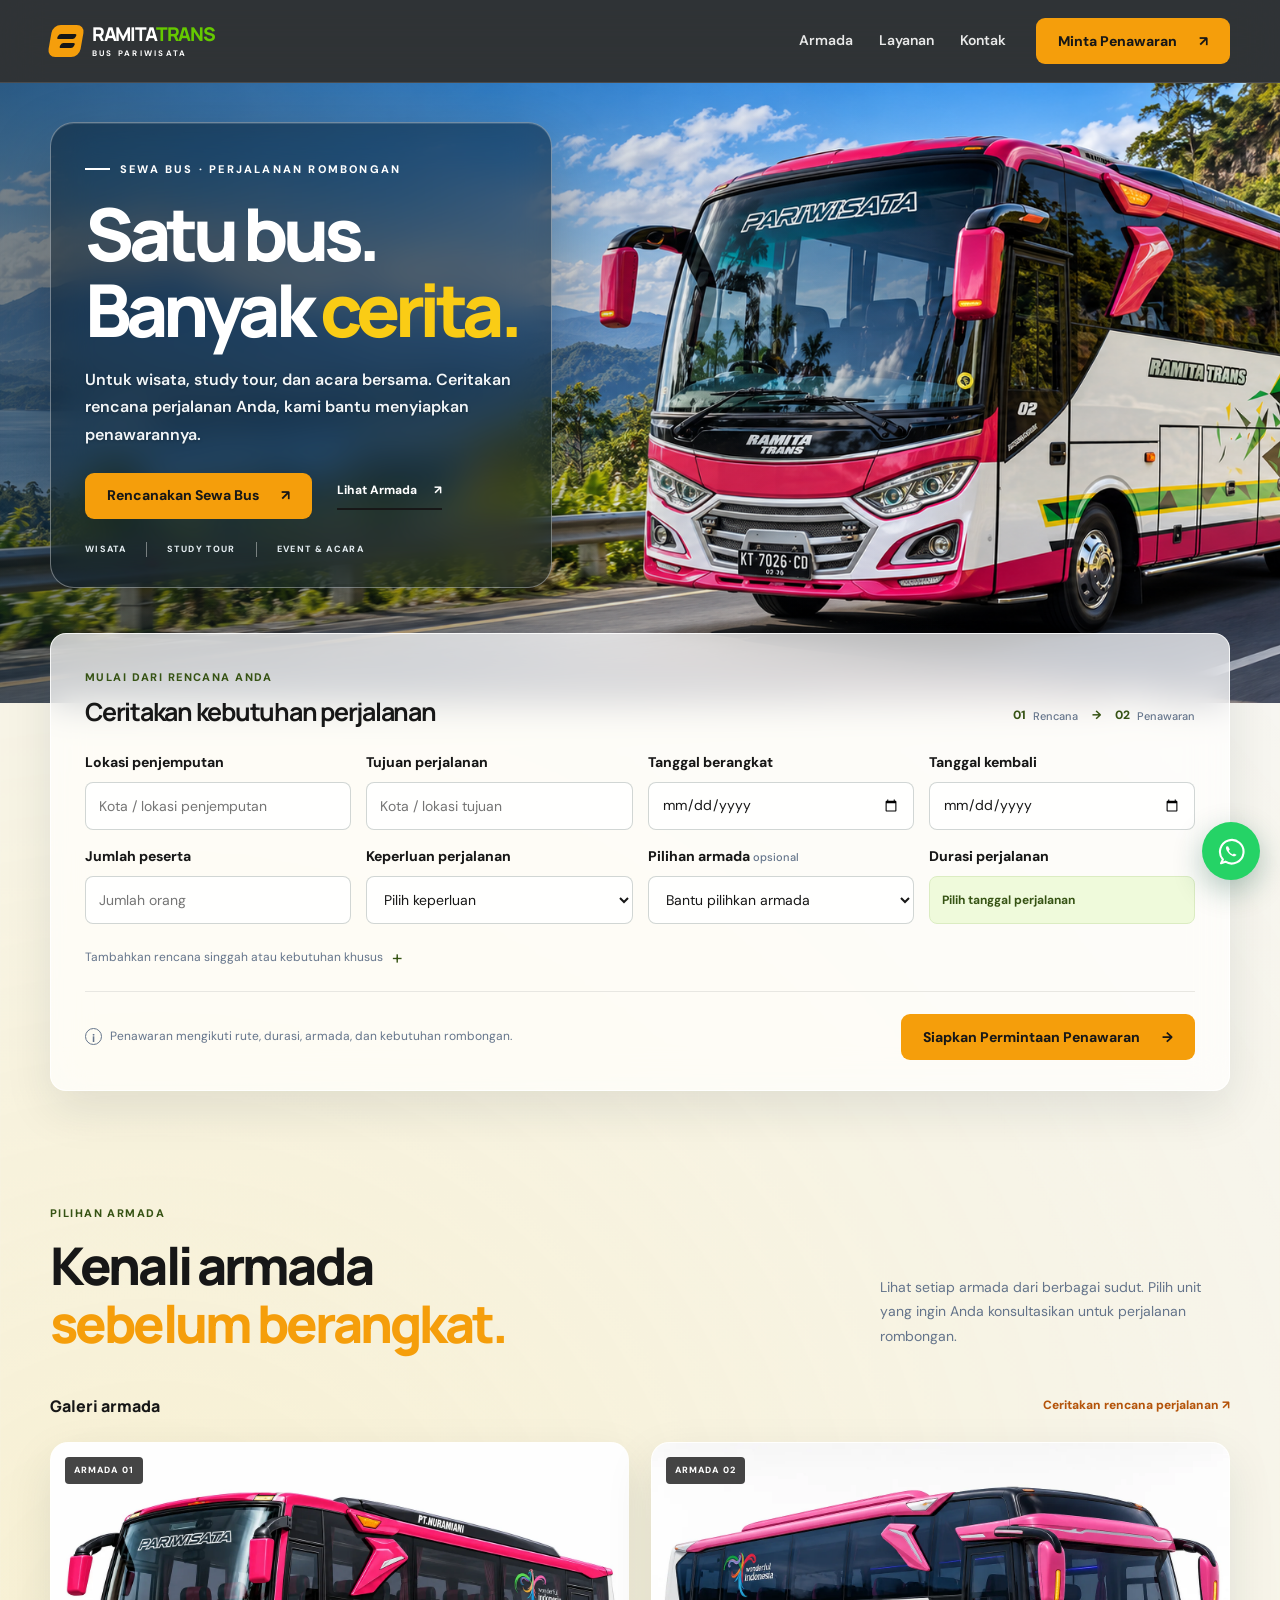
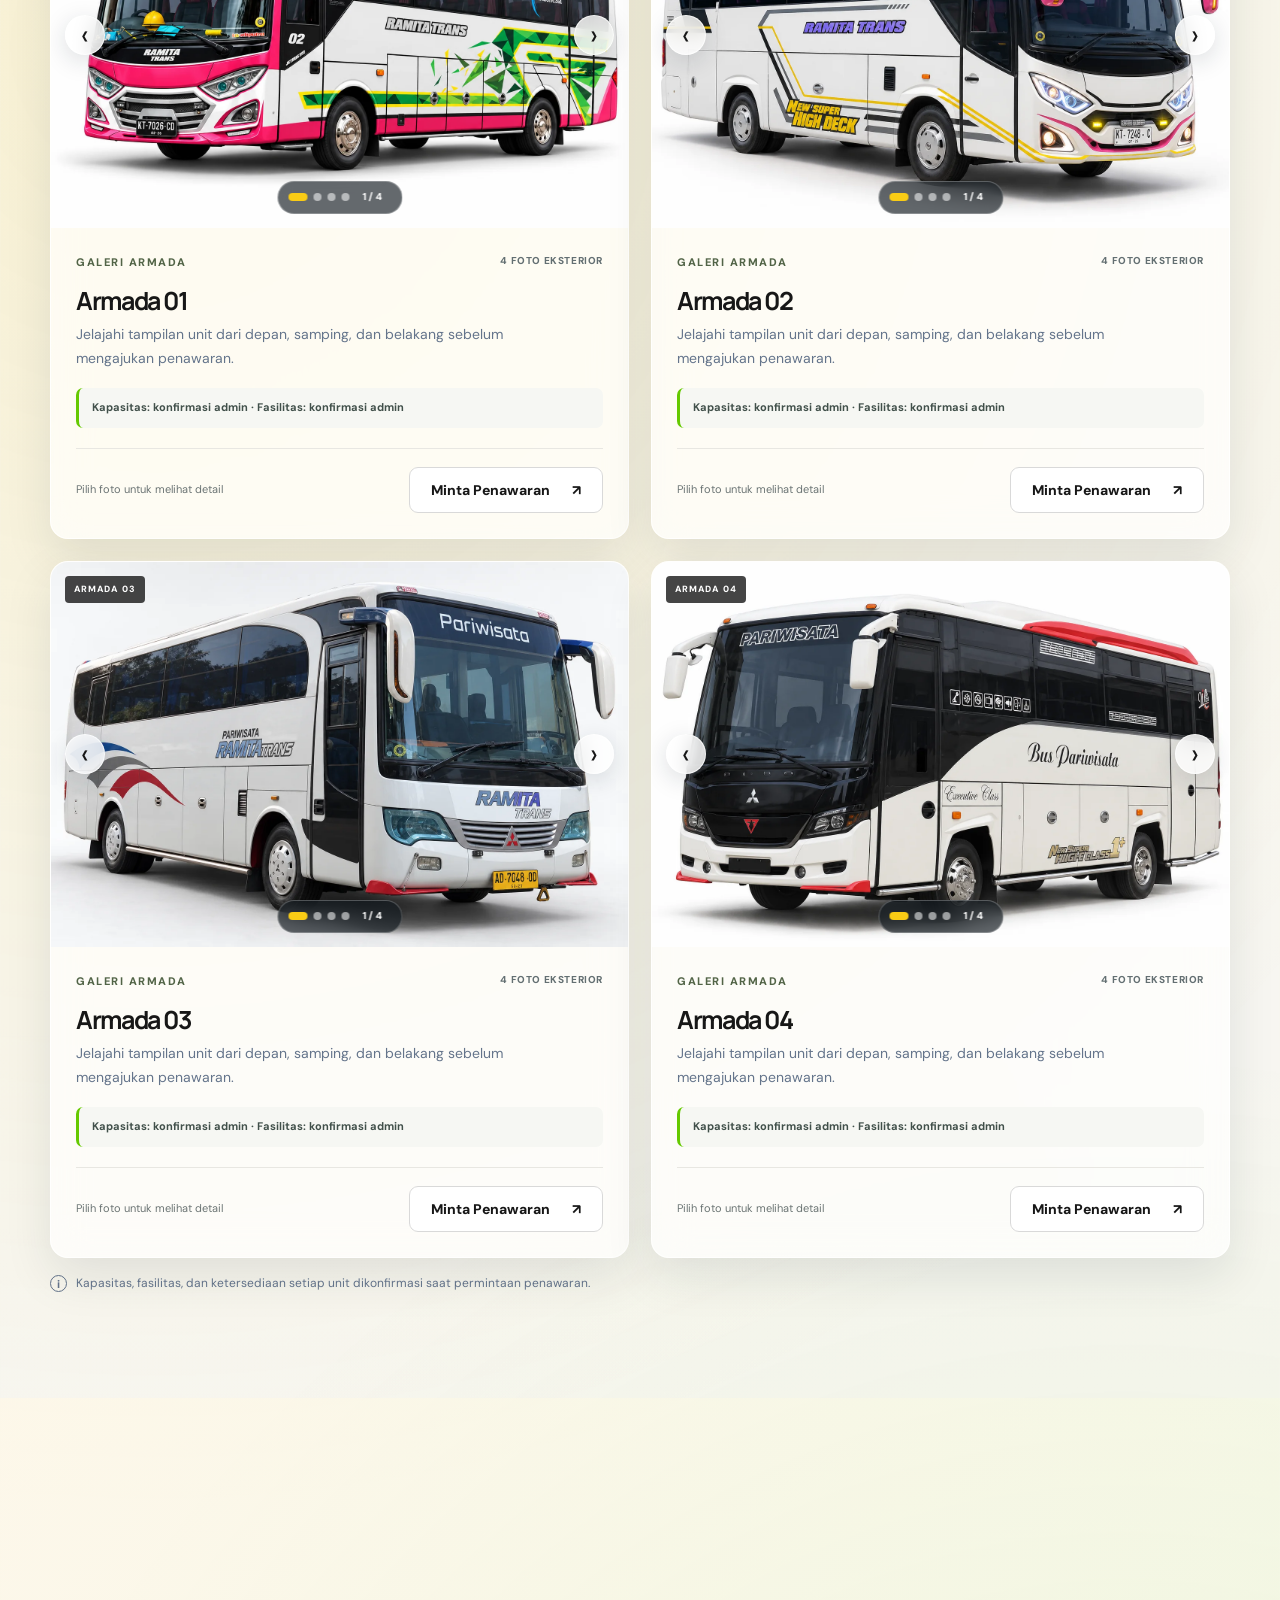
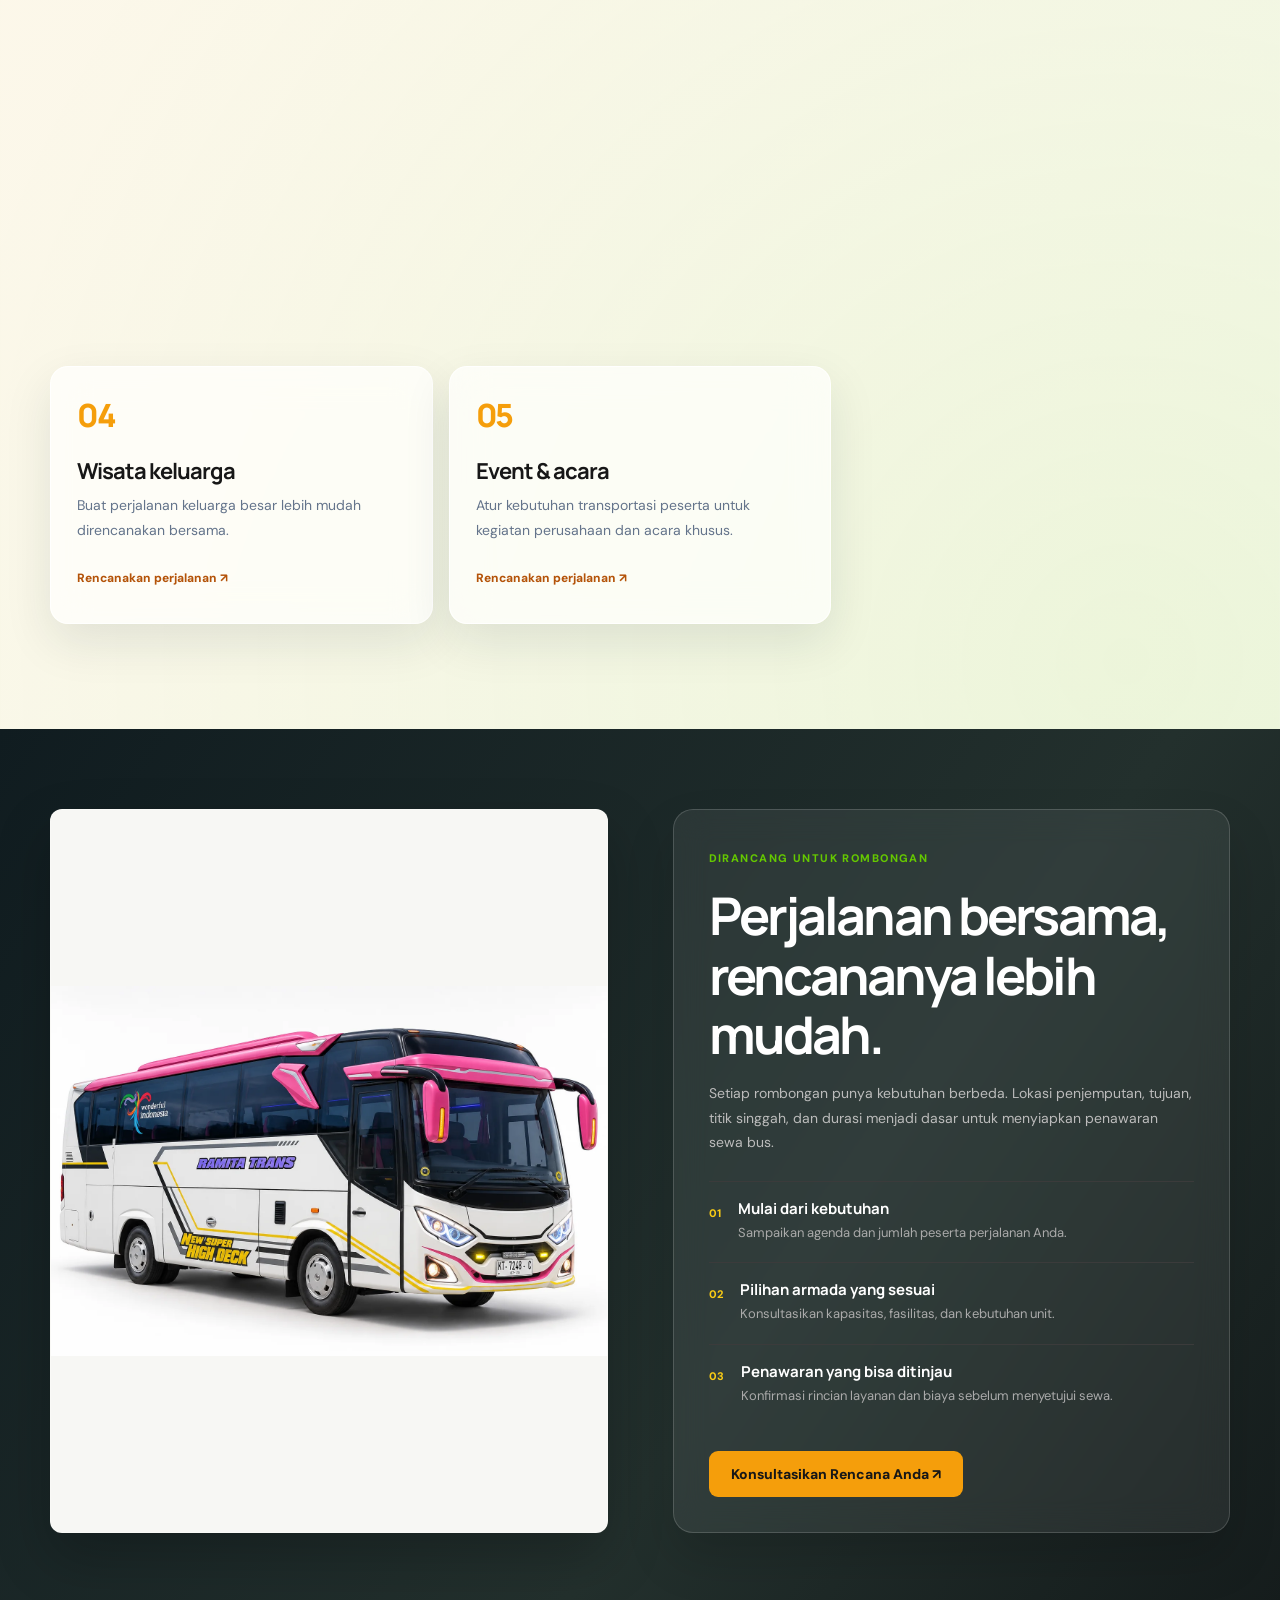
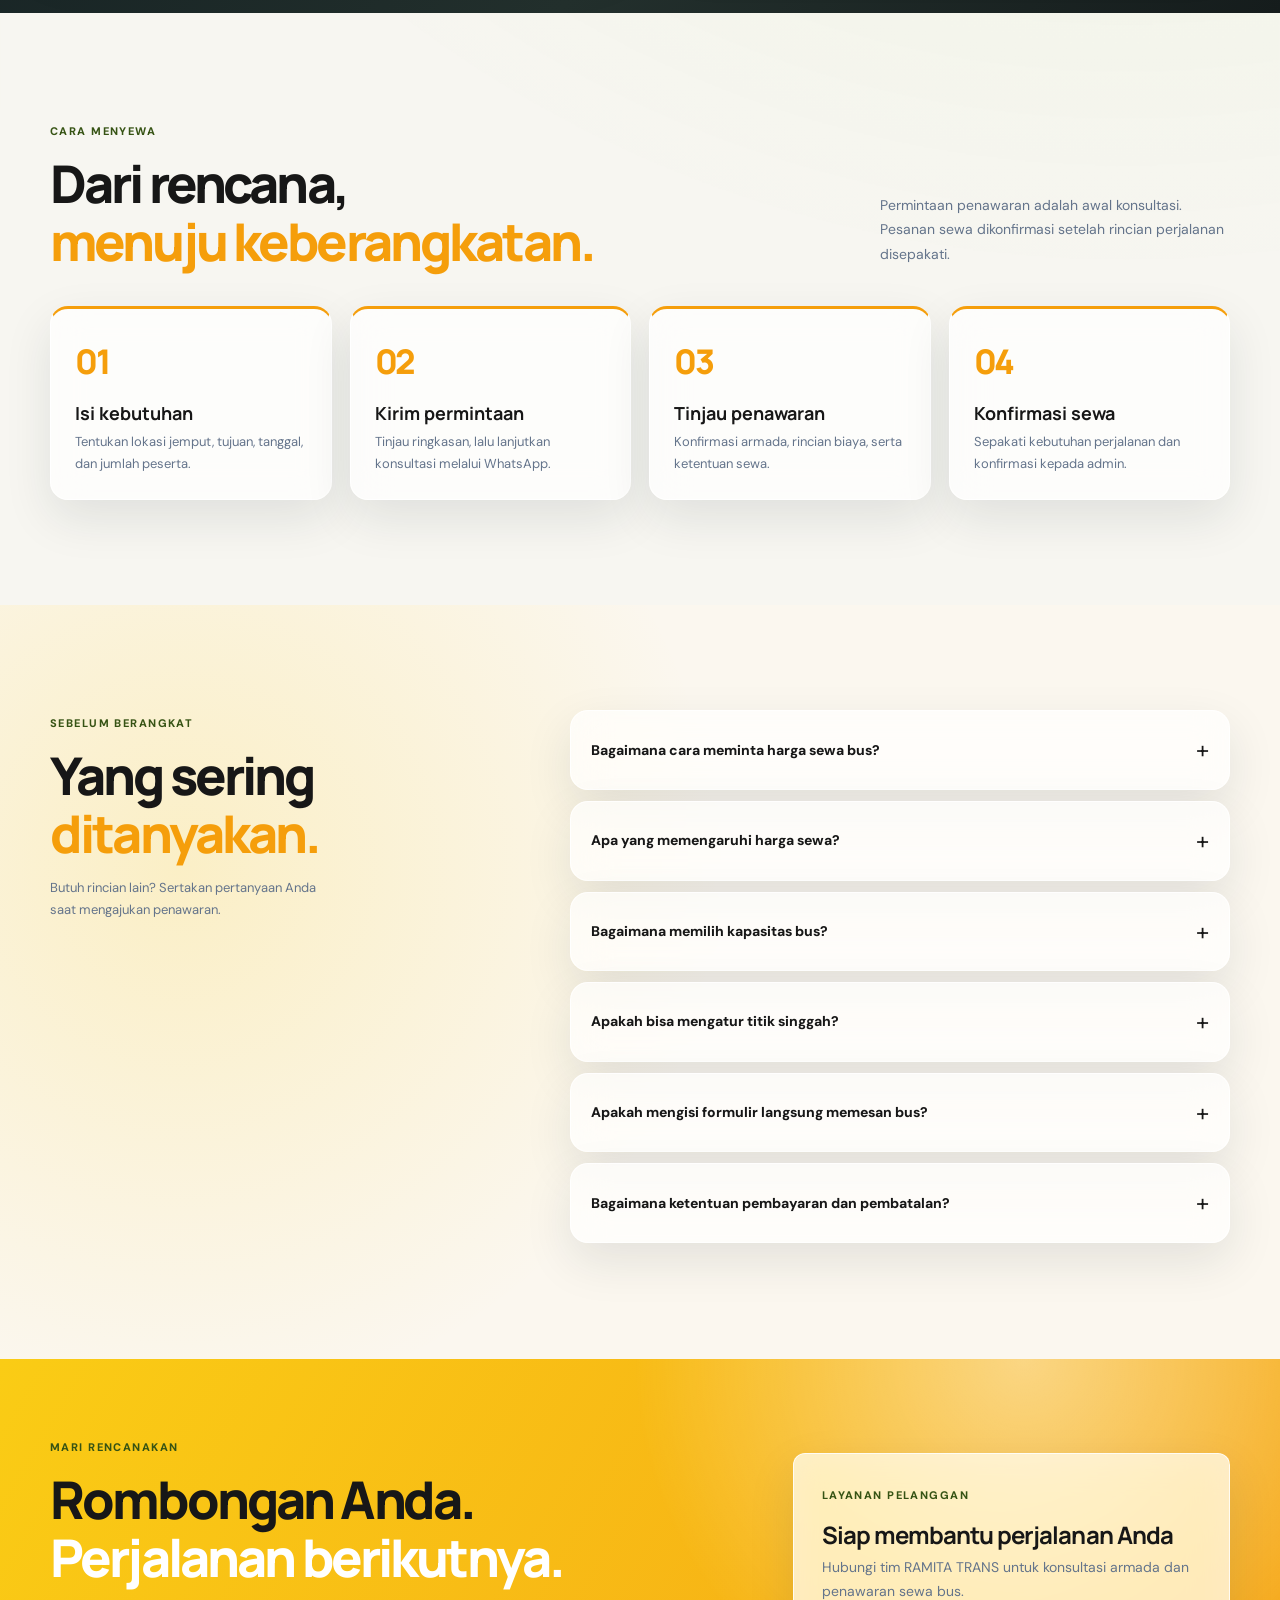
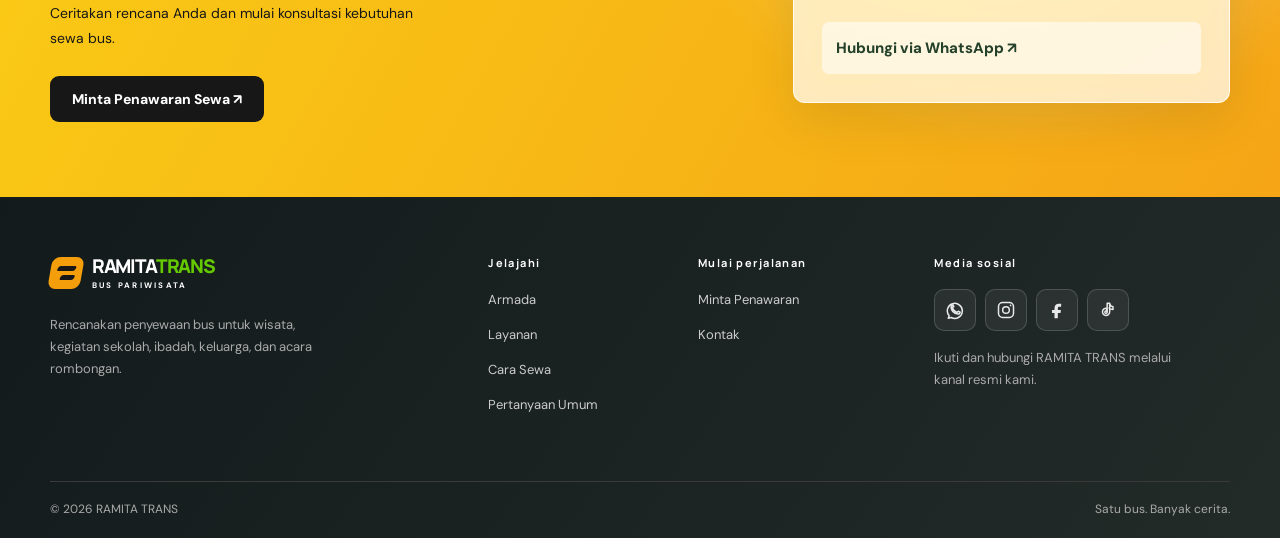
==== commit 6029a7c7: "Tambahkan favicon RAMITA TRANS" ====
--- a/index.html
+++ b/index.html
@@ -4,6 +4,7 @@
   <meta charset="utf-8"><meta name="viewport" content="width=device-width, initial-scale=1"><meta name="theme-color" content="#171717">
   <meta name="description" content="Sewa bus RAMITA TRANS untuk wisata, study tour, kegiatan ibadah, keluarga, dan acara rombongan. Lihat armada dan ajukan penawaran perjalanan.">
   <title>RAMITA TRANS — Sewa bus untuk setiap rencana</title>
+  <link rel="icon" href="assets/favicon.svg" type="image/svg+xml">
   <link rel="stylesheet" href="style.css"><link rel="stylesheet" href="rental.css"><link rel="stylesheet" href="polish.css">
   <script src="data.js" defer></script><script src="script.js" defer></script>
 </head>
